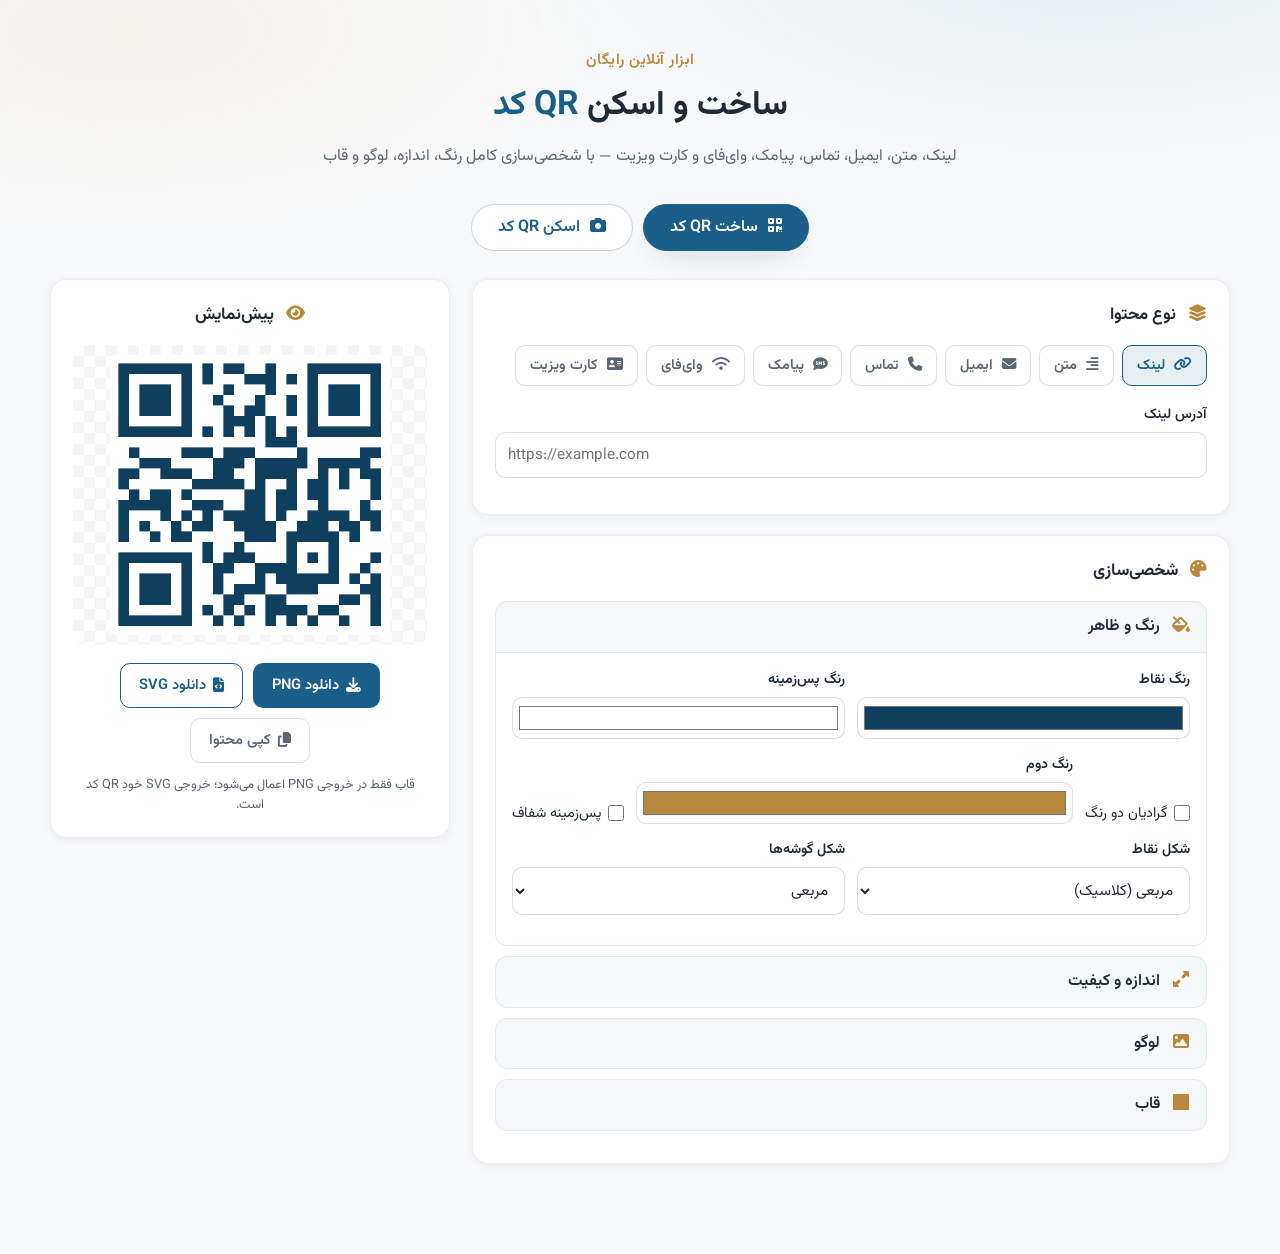
==== index.html @ d4855836 "سایت ساخت و اسکن QR کد — نسخهٔ اولیه (استاتیک، سمت کلاینت) - ساخت QR برای ۷ نوع محتوا: لینک، متن، ای" ====
<!DOCTYPE html>
<html lang="fa" dir="rtl">
<head>
  <meta charset="UTF-8" />
  <meta name="viewport" content="width=device-width, initial-scale=1.0" />
  <meta name="description" content="ساخت و اسکن QR کد آنلاین — لینک، متن، ایمیل، تماس، پیامک، وای‌فای و کارت ویزیت با شخصی‌سازی رنگ، اندازه، لوگو و قاب" />
  <title>ابزار QR کد | ساخت و اسکن آنلاین</title>

  <link rel="icon" href="data:image/svg+xml,<svg xmlns='http://www.w3.org/2000/svg' viewBox='0 0 100 100'><text y='.9em' font-size='90'>🔳</text></svg>" />

  <!-- فونت وزیر -->
  <link rel="preconnect" href="https://fonts.googleapis.com" />
  <link rel="preconnect" href="https://fonts.gstatic.com" crossorigin />
  <link href="https://fonts.googleapis.com/css2?family=Vazirmatn:wght@400;600;700&display=swap" rel="stylesheet" />

  <!-- Font Awesome -->
  <link
    rel="stylesheet"
    href="https://cdnjs.cloudflare.com/ajax/libs/font-awesome/6.4.0/css/all.min.css"
    integrity="sha512-iecdLmaskl7CVkqkXNQ/ZH/XLlvWZOJyj7Yy7tcenmpD1ypASozpmT/E0iPtmFIB46ZmdtAc9eNBvH0H/ZpiBw=="
    crossorigin="anonymous"
    referrerpolicy="no-referrer"
  />

  <link rel="stylesheet" href="css/qr-styles.css" />
</head>
<body>

<section class="qr-page">
  <div class="qr-container">

    <!-- سربرگ صفحه -->
    <header class="qr-page-header">
      <span class="qr-page-subtitle">ابزار آنلاین رایگان</span>
      <h1 class="qr-page-title">ساخت و اسکن <span class="highlight">QR کد</span></h1>
      <p class="qr-page-desc">لینک، متن، ایمیل، تماس، پیامک، وای‌فای و کارت ویزیت — با شخصی‌سازی کامل رنگ، اندازه، لوگو و قاب</p>
    </header>

    <!-- تب‌های اصلی -->
    <div class="qr-tabs" role="tablist">
      <button type="button" class="qr-tab active" data-panel="qr-gen-panel"><i class="fas fa-qrcode"></i> ساخت QR کد</button>
      <button type="button" class="qr-tab" data-panel="qr-scan-panel"><i class="fas fa-camera"></i> اسکن QR کد</button>
    </div>

    <!-- ================= پنل ساخت ================= -->
    <div id="qr-gen-panel" class="qr-panel active">
      <div class="qr-gen-grid">

        <!-- ستون فرم‌ها -->
        <div class="qr-gen-form">

          <!-- انتخاب نوع محتوا -->
          <div class="qr-card">
            <h3 class="qr-card-title"><i class="fas fa-layer-group"></i> نوع محتوا</h3>
            <div class="qr-type-chips">
              <button type="button" class="qr-chip active" data-type="link"><i class="fas fa-link"></i> لینک</button>
              <button type="button" class="qr-chip" data-type="text"><i class="fas fa-align-right"></i> متن</button>
              <button type="button" class="qr-chip" data-type="email"><i class="fas fa-envelope"></i> ایمیل</button>
              <button type="button" class="qr-chip" data-type="tel"><i class="fas fa-phone"></i> تماس</button>
              <button type="button" class="qr-chip" data-type="sms"><i class="fas fa-comment-sms"></i> پیامک</button>
              <button type="button" class="qr-chip" data-type="wifi"><i class="fas fa-wifi"></i> وای‌فای</button>
              <button type="button" class="qr-chip" data-type="vcard"><i class="fas fa-address-card"></i> کارت ویزیت</button>
            </div>

            <!-- فرم لینک -->
            <div class="qr-fields active" data-fields="link">
              <label class="qr-field"><span>آدرس لینک</span>
                <input type="url" id="link-url" dir="ltr" placeholder="https://example.com" />
              </label>
            </div>

            <!-- فرم متن -->
            <div class="qr-fields" data-fields="text">
              <label class="qr-field"><span>متن دلخواه</span>
                <textarea id="text-content" rows="4" placeholder="متن خود را اینجا بنویسید…"></textarea>
              </label>
            </div>

            <!-- فرم ایمیل -->
            <div class="qr-fields" data-fields="email">
              <label class="qr-field"><span>آدرس ایمیل</span>
                <input type="email" id="email-to" dir="ltr" placeholder="info@example.com" />
              </label>
              <label class="qr-field"><span>موضوع (اختیاری)</span>
                <input type="text" id="email-subject" placeholder="موضوع ایمیل" />
              </label>
              <label class="qr-field"><span>متن ایمیل (اختیاری)</span>
                <textarea id="email-body" rows="3" placeholder="متن پیام…"></textarea>
              </label>
            </div>

            <!-- فرم تماس -->
            <div class="qr-fields" data-fields="tel">
              <label class="qr-field"><span>شماره تلفن</span>
                <input type="tel" id="tel-number" dir="ltr" placeholder="+989121234567" />
              </label>
            </div>

            <!-- فرم پیامک -->
            <div class="qr-fields" data-fields="sms">
              <label class="qr-field"><span>شماره موبایل</span>
                <input type="tel" id="sms-number" dir="ltr" placeholder="+989121234567" />
              </label>
              <label class="qr-field"><span>متن پیامک (اختیاری)</span>
                <textarea id="sms-message" rows="3" placeholder="متن پیامک…"></textarea>
              </label>
            </div>

            <!-- فرم وای‌فای -->
            <div class="qr-fields" data-fields="wifi">
              <label class="qr-field"><span>نام شبکه (SSID)</span>
                <input type="text" id="wifi-ssid" dir="ltr" placeholder="MyWiFi" />
              </label>
              <label class="qr-field"><span>رمز عبور</span>
                <input type="text" id="wifi-pass" dir="ltr" placeholder="••••••••" />
              </label>
              <div class="qr-field-row">
                <label class="qr-field"><span>نوع رمزنگاری</span>
                  <select id="wifi-enc">
                    <option value="WPA" selected>WPA / WPA2</option>
                    <option value="WEP">WEP</option>
                    <option value="nopass">بدون رمز</option>
                  </select>
                </label>
                <label class="qr-check"><input type="checkbox" id="wifi-hidden" /> شبکهٔ مخفی</label>
              </div>
            </div>

            <!-- فرم کارت ویزیت -->
            <div class="qr-fields" data-fields="vcard">
              <div class="qr-field-row">
                <label class="qr-field"><span>نام</span><input type="text" id="vc-first" placeholder="علی" /></label>
                <label class="qr-field"><span>نام خانوادگی</span><input type="text" id="vc-last" placeholder="احمدی" /></label>
              </div>
              <div class="qr-field-row">
                <label class="qr-field"><span>موبایل</span><input type="tel" id="vc-mobile" dir="ltr" placeholder="+989121234567" /></label>
                <label class="qr-field"><span>تلفن ثابت (اختیاری)</span><input type="tel" id="vc-phone" dir="ltr" placeholder="+982188888888" /></label>
              </div>
              <div class="qr-field-row">
                <label class="qr-field"><span>ایمیل</span><input type="email" id="vc-email" dir="ltr" placeholder="info@example.com" /></label>
                <label class="qr-field"><span>وب‌سایت</span><input type="url" id="vc-web" dir="ltr" placeholder="https://example.com" /></label>
              </div>
              <div class="qr-field-row">
                <label class="qr-field"><span>شرکت</span><input type="text" id="vc-org" placeholder="شرکت نمونه" /></label>
                <label class="qr-field"><span>سِمَت</span><input type="text" id="vc-title" placeholder="مدیر فروش" /></label>
              </div>
              <label class="qr-field"><span>آدرس (اختیاری)</span>
                <input type="text" id="vc-address" placeholder="تهران، خیابان…" />
              </label>
            </div>
          </div>

          <!-- شخصی‌سازی -->
          <div class="qr-card">
            <h3 class="qr-card-title"><i class="fas fa-palette"></i> شخصی‌سازی</h3>

            <details class="qr-acc" open>
              <summary><i class="fas fa-fill-drip"></i> رنگ و ظاهر</summary>
              <div class="qr-acc-body">
                <div class="qr-field-row">
                  <label class="qr-field qr-color"><span>رنگ نقاط</span><input type="color" id="opt-dot-color" value="#0f3f5e" /></label>
                  <label class="qr-field qr-color"><span>رنگ پس‌زمینه</span><input type="color" id="opt-bg-color" value="#ffffff" /></label>
                </div>
                <div class="qr-field-row">
                  <label class="qr-check"><input type="checkbox" id="opt-gradient" /> گرادیان دو رنگ</label>
                  <label class="qr-field qr-color gradient-only" hidden><span>رنگ دوم</span><input type="color" id="opt-dot-color2" value="#b8893b" /></label>
                  <label class="qr-check"><input type="checkbox" id="opt-bg-transparent" /> پس‌زمینه شفاف</label>
                </div>
                <div class="qr-field-row">
                  <label class="qr-field"><span>شکل نقاط</span>
                    <select id="opt-dot-type">
                      <option value="square" selected>مربعی (کلاسیک)</option>
                      <option value="rounded">گرد شده</option>
                      <option value="dots">نقطه‌ای</option>
                      <option value="classy">کلاسی</option>
                      <option value="classy-rounded">کلاسی گرد</option>
                      <option value="extra-rounded">خیلی گرد</option>
                    </select>
                  </label>
                  <label class="qr-field"><span>شکل گوشه‌ها</span>
                    <select id="opt-corner-type">
                      <option value="square" selected>مربعی</option>
                      <option value="extra-rounded">گرد</option>
                      <option value="dot">دایره‌ای</option>
                    </select>
                  </label>
                </div>
              </div>
            </details>

            <details class="qr-acc">
              <summary><i class="fas fa-up-right-and-down-left-from-center"></i> اندازه و کیفیت</summary>
              <div class="qr-acc-body">
                <label class="qr-field qr-range"><span>اندازه: <b id="opt-size-val">400</b> پیکسل</span>
                  <input type="range" id="opt-size" min="200" max="1200" step="20" value="400" />
                </label>
                <label class="qr-field qr-range"><span>حاشیه: <b id="opt-margin-val">10</b></span>
                  <input type="range" id="opt-margin" min="0" max="50" step="2" value="10" />
                </label>
                <label class="qr-field"><span>سطح تصحیح خطا</span>
                  <select id="opt-ecl">
                    <option value="L">کم (L) — کد ساده‌تر</option>
                    <option value="M">متوسط (M)</option>
                    <option value="Q" selected>خوب (Q)</option>
                    <option value="H">بالا (H) — مناسب لوگو</option>
                  </select>
                </label>
              </div>
            </details>

            <details class="qr-acc">
              <summary><i class="fas fa-image"></i> لوگو</summary>
              <div class="qr-acc-body">
                <div class="qr-logo-row">
                  <label class="qr-btn qr-btn-outline" for="opt-logo">
                    <i class="fas fa-upload"></i> انتخاب لوگو
                    <input type="file" id="opt-logo" accept="image/*" hidden />
                  </label>
                  <span id="opt-logo-name" class="qr-logo-name">لوگویی انتخاب نشده</span>
                  <button type="button" id="opt-logo-remove" class="qr-btn qr-btn-ghost" hidden><i class="fas fa-xmark"></i> حذف</button>
                </div>
                <label class="qr-field qr-range"><span>اندازه لوگو: <b id="opt-logo-size-val">35</b>٪</span>
                  <input type="range" id="opt-logo-size" min="15" max="50" step="5" value="35" />
                </label>
                <label class="qr-check"><input type="checkbox" id="opt-logo-hide-dots" checked /> پاک‌سازی نقاط پشت لوگو</label>
              </div>
            </details>

            <details class="qr-acc">
              <summary><i class="fas fa-square-full"></i> قاب</summary>
              <div class="qr-acc-body">
                <div class="qr-type-chips qr-frame-chips">
                  <button type="button" class="qr-chip active" data-frame="none">بدون قاب</button>
                  <button type="button" class="qr-chip" data-frame="simple">قاب ساده</button>
                  <button type="button" class="qr-chip" data-frame="label">قاب متن‌دار</button>
                </div>
                <div class="qr-field-row frame-only" hidden>
                  <label class="qr-field qr-color"><span>رنگ قاب</span><input type="color" id="opt-frame-color" value="#0f3f5e" /></label>
                  <label class="qr-field frame-label-only" hidden><span>متن قاب</span>
                    <input type="text" id="opt-frame-text" value="اسکن کنید" maxlength="30" />
                  </label>
                </div>
              </div>
            </details>
          </div>
        </div>

        <!-- ستون پیش‌نمایش -->
        <div class="qr-gen-preview">
          <div class="qr-card qr-preview-card">
            <h3 class="qr-card-title"><i class="fas fa-eye"></i> پیش‌نمایش</h3>
            <div class="qr-preview-stage">
              <div id="qr-frame" class="qr-frame frame-none">
                <div id="qr-canvas-holder"></div>
                <div id="qr-frame-label" class="qr-frame-label" hidden>اسکن کنید</div>
              </div>
            </div>
            <div class="qr-download-row">
              <button type="button" id="btn-dl-png" class="qr-btn qr-btn-primary"><i class="fas fa-download"></i> دانلود PNG</button>
              <button type="button" id="btn-dl-svg" class="qr-btn qr-btn-outline"><i class="fas fa-file-code"></i> دانلود SVG</button>
              <button type="button" id="btn-copy-data" class="qr-btn qr-btn-ghost"><i class="fas fa-copy"></i> کپی محتوا</button>
            </div>
            <p class="qr-hint">قاب فقط در خروجی PNG اعمال می‌شود؛ خروجی SVG خودِ QR کد است.</p>
          </div>
        </div>
      </div>
    </div>

    <!-- ================= پنل اسکن ================= -->
    <div id="qr-scan-panel" class="qr-panel">
      <div class="qr-scan-grid">
        <div class="qr-card">
          <h3 class="qr-card-title"><i class="fas fa-expand"></i> اسکن کد</h3>

          <div class="qr-tabs qr-tabs-small">
            <button type="button" class="qr-tab active" data-scanmode="camera"><i class="fas fa-camera"></i> دوربین</button>
            <button type="button" class="qr-tab" data-scanmode="file"><i class="fas fa-image"></i> آپلود تصویر</button>
          </div>

          <!-- اسکن با دوربین -->
          <div class="qr-scan-mode active" data-mode="camera">
            <div id="qr-reader"></div>
            <div class="qr-download-row">
              <button type="button" id="btn-cam-start" class="qr-btn qr-btn-primary"><i class="fas fa-play"></i> شروع اسکن</button>
              <button type="button" id="btn-cam-stop" class="qr-btn qr-btn-ghost" hidden><i class="fas fa-stop"></i> توقف</button>
            </div>
            <p class="qr-hint" id="cam-hint">برای استفاده از دوربین، دسترسی دوربین را تأیید کنید (نیازمند HTTPS).</p>
          </div>

          <!-- اسکن از روی تصویر -->
          <div class="qr-scan-mode" data-mode="file">
            <label class="qr-dropzone" for="scan-file-input">
              <i class="fas fa-cloud-arrow-up"></i>
              <span>تصویر QR کد را اینجا رها کنید یا کلیک کنید</span>
              <input type="file" id="scan-file-input" accept="image/*" hidden />
            </label>
            <div id="qr-file-region" hidden></div>
          </div>
        </div>

        <!-- نتیجهٔ اسکن -->
        <div class="qr-card" id="qr-result-card" hidden>
          <h3 class="qr-card-title"><i class="fas fa-circle-check"></i> نتیجه اسکن</h3>
          <div class="qr-result-type"><span id="result-type-badge" class="qr-badge"></span></div>
          <div id="result-rows" class="qr-result-rows"></div>
          <div class="qr-download-row" id="result-actions"></div>
          <details class="qr-acc qr-raw">
            <summary>متن خام</summary>
            <pre id="result-raw" dir="ltr"></pre>
          </details>
        </div>
      </div>
    </div>

  </div>

  <!-- پیام‌های کوتاه -->
  <div id="qr-toast" class="qr-toast" hidden></div>
</section>

<script src="js/vendor/qr-code-styling.min.js" defer></script>
<script src="js/vendor/html5-qrcode.min.js" defer></script>
<script src="js/vendor/jsqr.min.js" defer></script>
<script src="js/qr-tool.js" defer></script>
</body>
</html>
---- css/qr-styles.css ----
/* ==========================================================================
   ابزار QR کد — ساخت و اسکن (استاتیک و مستقل)
   ========================================================================== */

:root {
  --brand: #1a5f8a;
  --brand-deep: #0f3f5e;
  --ink: #1f2a37;
  --muted: #5b6675;
  --gold: #b8893b;
  --gold-soft: #d8b56a;
  --shadow-sm: 0 2px 10px rgba(15, 40, 70, .06);
  --shadow-md: 0 12px 32px -10px rgba(15, 40, 70, .16);
  --shadow-lg: 0 26px 55px -14px rgba(15, 40, 70, .24);
  --ring: 0 0 0 3px rgba(26, 95, 138, .28);
  --ease: cubic-bezier(.4, 0, .2, 1);
}

* {
  margin: 0;
  padding: 0;
  box-sizing: border-box;
}

body {
  font-family: 'Vazirmatn', 'Segoe UI', Tahoma, Geneva, Verdana, sans-serif;
  background-color: #f8f9fa;
  color: #333;
  line-height: 1.6;
  overflow-x: hidden;
}

.qr-page {
  padding: 48px 20px 70px;
  min-height: 70vh;
  background:
    radial-gradient(1000px 400px at 85% -50px, rgba(26, 95, 138, .08), transparent 60%),
    radial-gradient(800px 350px at 10% 30px, rgba(184, 137, 59, .07), transparent 60%),
    #f8f9fa;
}

.qr-container {
  max-width: 1180px;
  margin: 0 auto;
}

/* ---------- سربرگ ---------- */
.qr-page-header {
  text-align: center;
  margin-bottom: 34px;
}

.qr-page-subtitle {
  display: inline-block;
  color: var(--gold, #b8893b);
  font-weight: 600;
  font-size: .95rem;
  letter-spacing: .5px;
  margin-bottom: 8px;
}

.qr-page-title {
  color: var(--ink, #1f2a37);
  font-size: 2.1rem;
  font-weight: 700;
  margin-bottom: 10px;
}

.qr-page-title .highlight {
  color: var(--brand, #1a5f8a);
}

.qr-page-desc {
  color: var(--muted, #5b6675);
  max-width: 640px;
  margin: 0 auto;
}

/* ---------- تب‌ها ---------- */
.qr-tabs {
  display: flex;
  justify-content: center;
  gap: 10px;
  margin-bottom: 28px;
  flex-wrap: wrap;
}

.qr-tab {
  border: 1.5px solid rgba(26, 95, 138, .25);
  background: #fff;
  color: var(--brand, #1a5f8a);
  padding: 10px 26px;
  border-radius: 999px;
  font-family: inherit;
  font-size: 1rem;
  font-weight: 600;
  cursor: pointer;
  transition: all .25s var(--ease, ease);
}

.qr-tab i { margin-left: 6px; }

.qr-tab:hover { border-color: var(--brand, #1a5f8a); }

.qr-tab.active {
  background: var(--brand, #1a5f8a);
  border-color: var(--brand, #1a5f8a);
  color: #fff;
  box-shadow: var(--shadow-md, 0 12px 32px -10px rgba(15, 40, 70, .16));
}

.qr-tabs-small { justify-content: flex-start; margin-bottom: 18px; }
.qr-tabs-small .qr-tab { padding: 7px 18px; font-size: .9rem; }

/* ---------- پنل‌ها ---------- */
.qr-panel { display: none; }
.qr-panel.active { display: block; animation: qrFade .3s var(--ease, ease); }

@keyframes qrFade {
  from { opacity: 0; transform: translateY(8px); }
  to { opacity: 1; transform: none; }
}

/* ---------- گرید ساخت ---------- */
.qr-gen-grid {
  display: grid;
  grid-template-columns: 1fr 400px;
  gap: 22px;
  align-items: start;
}

.qr-gen-preview { position: sticky; top: 20px; }

/* ---------- کارت ---------- */
.qr-card {
  background: #fff;
  border: 1px solid rgba(15, 40, 70, .08);
  border-radius: 16px;
  padding: 22px;
  box-shadow: var(--shadow-sm, 0 2px 10px rgba(15, 40, 70, .06));
  margin-bottom: 20px;
}

.qr-card-title {
  color: var(--ink, #1f2a37);
  font-size: 1.05rem;
  font-weight: 700;
  margin-bottom: 16px;
}

.qr-card-title i { color: var(--gold, #b8893b); margin-left: 8px; }

/* ---------- چیپ‌های نوع محتوا ---------- */
.qr-type-chips {
  display: flex;
  flex-wrap: wrap;
  gap: 8px;
  margin-bottom: 18px;
}

.qr-chip {
  border: 1.5px solid rgba(15, 40, 70, .15);
  background: #fff;
  color: var(--muted, #5b6675);
  padding: 8px 14px;
  border-radius: 10px;
  font-family: inherit;
  font-size: .9rem;
  font-weight: 600;
  cursor: pointer;
  transition: all .2s var(--ease, ease);
}

.qr-chip i { margin-left: 5px; }

.qr-chip:hover { border-color: var(--brand, #1a5f8a); color: var(--brand, #1a5f8a); }

.qr-chip.active {
  background: rgba(26, 95, 138, .1);
  border-color: var(--brand, #1a5f8a);
  color: var(--brand, #1a5f8a);
}

/* ---------- فرم‌ها ---------- */
.qr-fields { display: none; }
.qr-fields.active { display: block; animation: qrFade .25s var(--ease, ease); }

.qr-field {
  display: block;
  margin-bottom: 14px;
}

.qr-field > span {
  display: block;
  color: var(--ink, #1f2a37);
  font-size: .88rem;
  font-weight: 600;
  margin-bottom: 6px;
}

.qr-field input[type="text"],
.qr-field input[type="url"],
.qr-field input[type="tel"],
.qr-field input[type="email"],
.qr-field textarea,
.qr-field select {
  width: 100%;
  border: 1.5px solid rgba(15, 40, 70, .15);
  border-radius: 10px;
  padding: 10px 12px;
  font-family: inherit;
  font-size: .95rem;
  color: var(--ink, #1f2a37);
  background: #fff;
  transition: border-color .2s, box-shadow .2s;
}

.qr-field input:focus,
.qr-field textarea:focus,
.qr-field select:focus {
  outline: none;
  border-color: var(--brand, #1a5f8a);
  box-shadow: var(--ring, 0 0 0 3px rgba(26, 95, 138, .28));
}

.qr-field textarea { resize: vertical; }

.qr-field-row {
  display: flex;
  gap: 12px;
  align-items: flex-end;
  flex-wrap: wrap;
}

.qr-field-row .qr-field { flex: 1 1 160px; }

.qr-check {
  display: inline-flex;
  align-items: center;
  gap: 7px;
  color: var(--ink, #1f2a37);
  font-size: .9rem;
  cursor: pointer;
  margin-bottom: 14px;
  user-select: none;
}

.qr-check input { width: 16px; height: 16px; accent-color: var(--brand, #1a5f8a); }

/* رنگ */
.qr-color input[type="color"] {
  width: 100%;
  height: 42px;
  border: 1.5px solid rgba(15, 40, 70, .15);
  border-radius: 10px;
  background: #fff;
  padding: 4px;
  cursor: pointer;
}

/* اسلایدر */
.qr-range input[type="range"] {
  width: 100%;
  accent-color: var(--brand, #1a5f8a);
  cursor: pointer;
}

.qr-range b { color: var(--brand, #1a5f8a); }

/* ---------- آکاردئون شخصی‌سازی ---------- */
.qr-acc {
  border: 1px solid rgba(15, 40, 70, .1);
  border-radius: 12px;
  margin-bottom: 10px;
  overflow: hidden;
}

.qr-acc summary {
  cursor: pointer;
  padding: 12px 16px;
  font-weight: 600;
  color: var(--ink, #1f2a37);
  background: rgba(26, 95, 138, .04);
  list-style: none;
  user-select: none;
}

.qr-acc summary::-webkit-details-marker { display: none; }

.qr-acc summary i { color: var(--gold, #b8893b); margin-left: 8px; width: 18px; text-align: center; }

.qr-acc[open] summary { border-bottom: 1px solid rgba(15, 40, 70, .08); }

.qr-acc-body { padding: 16px; }

/* ---------- لوگو ---------- */
.qr-logo-row {
  display: flex;
  align-items: center;
  gap: 10px;
  flex-wrap: wrap;
  margin-bottom: 14px;
}

.qr-logo-name {
  color: var(--muted, #5b6675);
  font-size: .85rem;
  flex: 1;
  overflow: hidden;
  text-overflow: ellipsis;
  white-space: nowrap;
}

/* ---------- دکمه‌ها ---------- */
.qr-btn {
  display: inline-flex;
  align-items: center;
  gap: 7px;
  border-radius: 10px;
  padding: 10px 18px;
  font-family: inherit;
  font-size: .92rem;
  font-weight: 600;
  cursor: pointer;
  transition: all .2s var(--ease, ease);
  border: 1.5px solid transparent;
}

.qr-btn-primary {
  background: var(--brand, #1a5f8a);
  color: #fff;
}

.qr-btn-primary:hover { background: var(--brand-deep, #0f3f5e); }

.qr-btn-outline {
  background: #fff;
  border-color: var(--brand, #1a5f8a);
  color: var(--brand, #1a5f8a);
}

.qr-btn-outline:hover { background: rgba(26, 95, 138, .07); }

.qr-btn-ghost {
  background: transparent;
  color: var(--muted, #5b6675);
  border-color: rgba(15, 40, 70, .15);
}

.qr-btn-ghost:hover { color: var(--brand, #1a5f8a); border-color: var(--brand, #1a5f8a); }

/* ---------- پیش‌نمایش ---------- */
.qr-preview-card { text-align: center; }

.qr-preview-stage {
  display: flex;
  justify-content: center;
  align-items: center;
  min-height: 300px;
  padding: 10px;
  background:
    repeating-conic-gradient(rgba(15, 40, 70, .045) 0% 25%, transparent 0% 50%) 0 0 / 22px 22px;
  border-radius: 12px;
  margin-bottom: 18px;
}

.qr-frame {
  display: inline-block;
  background: transparent;
  transition: all .25s var(--ease, ease);
}

#qr-canvas-holder canvas,
#qr-canvas-holder svg {
  display: block;
  max-width: 280px;
  width: 100%;
  height: auto;
  border-radius: 4px;
}

/* حالت‌های قاب در پیش‌نمایش */
.qr-frame.frame-simple {
  padding: 14px;
  border-radius: 18px;
  background: var(--qr-frame-color, #0f3f5e);
}

.qr-frame.frame-simple #qr-canvas-holder {
  background: #fff;
  padding: 10px;
  border-radius: 10px;
}

.qr-frame.frame-label {
  padding: 14px 14px 8px;
  border-radius: 18px;
  background: var(--qr-frame-color, #0f3f5e);
}

.qr-frame.frame-label #qr-canvas-holder {
  background: #fff;
  padding: 10px;
  border-radius: 10px;
}

.qr-frame-label {
  color: #fff;
  font-weight: 700;
  font-size: 1.05rem;
  padding: 8px 4px 4px;
  text-align: center;
}

.qr-download-row {
  display: flex;
  justify-content: center;
  gap: 10px;
  flex-wrap: wrap;
}

.qr-hint {
  color: var(--muted, #5b6675);
  font-size: .8rem;
  margin-top: 12px;
}

/* ---------- اسکنر ---------- */
.qr-scan-grid {
  display: grid;
  grid-template-columns: 1fr 1fr;
  gap: 22px;
  align-items: start;
  max-width: 1000px;
  margin: 0 auto;
}

.qr-scan-mode { display: none; }
.qr-scan-mode.active { display: block; animation: qrFade .25s var(--ease, ease); }

#qr-reader {
  width: 100%;
  border-radius: 12px;
  overflow: hidden;
  margin-bottom: 14px;
  background: rgba(15, 40, 70, .04);
  min-height: 60px;
}

#qr-reader video { border-radius: 12px; }

.qr-dropzone {
  display: flex;
  flex-direction: column;
  align-items: center;
  justify-content: center;
  gap: 10px;
  border: 2px dashed rgba(26, 95, 138, .35);
  border-radius: 14px;
  padding: 44px 20px;
  color: var(--muted, #5b6675);
  cursor: pointer;
  text-align: center;
  transition: all .2s var(--ease, ease);
}

.qr-dropzone:hover,
.qr-dropzone.dragover {
  border-color: var(--brand, #1a5f8a);
  background: rgba(26, 95, 138, .05);
  color: var(--brand, #1a5f8a);
}

.qr-dropzone i { font-size: 2rem; color: var(--brand, #1a5f8a); }

/* ---------- نتیجه اسکن ---------- */
.qr-badge {
  display: inline-block;
  background: rgba(184, 137, 59, .12);
  color: var(--gold, #b8893b);
  font-weight: 700;
  font-size: .85rem;
  padding: 5px 14px;
  border-radius: 999px;
  margin-bottom: 14px;
}

.qr-result-rows { margin-bottom: 16px; }

.qr-result-row {
  display: flex;
  gap: 8px;
  padding: 9px 0;
  border-bottom: 1px dashed rgba(15, 40, 70, .1);
  font-size: .93rem;
}

.qr-result-row:last-child { border-bottom: none; }

.qr-result-row .k {
  color: var(--muted, #5b6675);
  min-width: 90px;
  font-weight: 600;
  flex-shrink: 0;
}

.qr-result-row .v {
  color: var(--ink, #1f2a37);
  word-break: break-all;
}

.qr-result-row .v a { color: var(--brand, #1a5f8a); }

.qr-raw pre {
  direction: ltr;
  text-align: left;
  background: rgba(15, 40, 70, .05);
  border-radius: 8px;
  padding: 12px;
  font-size: .8rem;
  overflow-x: auto;
  white-space: pre-wrap;
  word-break: break-all;
}

/* ---------- توست ---------- */
.qr-toast {
  position: fixed;
  bottom: 28px;
  right: 50%;
  transform: translateX(50%);
  background: var(--ink, #1f2a37);
  color: #fff;
  padding: 11px 22px;
  border-radius: 999px;
  font-size: .9rem;
  box-shadow: var(--shadow-lg, 0 26px 55px -14px rgba(15, 40, 70, .24));
  z-index: 9999;
  animation: qrFade .25s var(--ease, ease);
}

/* ---------- ریسپانسیو ---------- */
@media (max-width: 960px) {
  .qr-gen-grid { grid-template-columns: 1fr; }
  .qr-gen-preview { position: static; order: -1; }
  .qr-scan-grid { grid-template-columns: 1fr; }
}

@media (max-width: 520px) {
  .qr-page { padding-top: 20px; }
  .qr-page-title { font-size: 1.6rem; }
  .qr-card { padding: 16px; }
  .qr-tab { padding: 9px 18px; font-size: .92rem; }
  #qr-canvas-holder canvas, #qr-canvas-holder svg { max-width: 220px; }
}
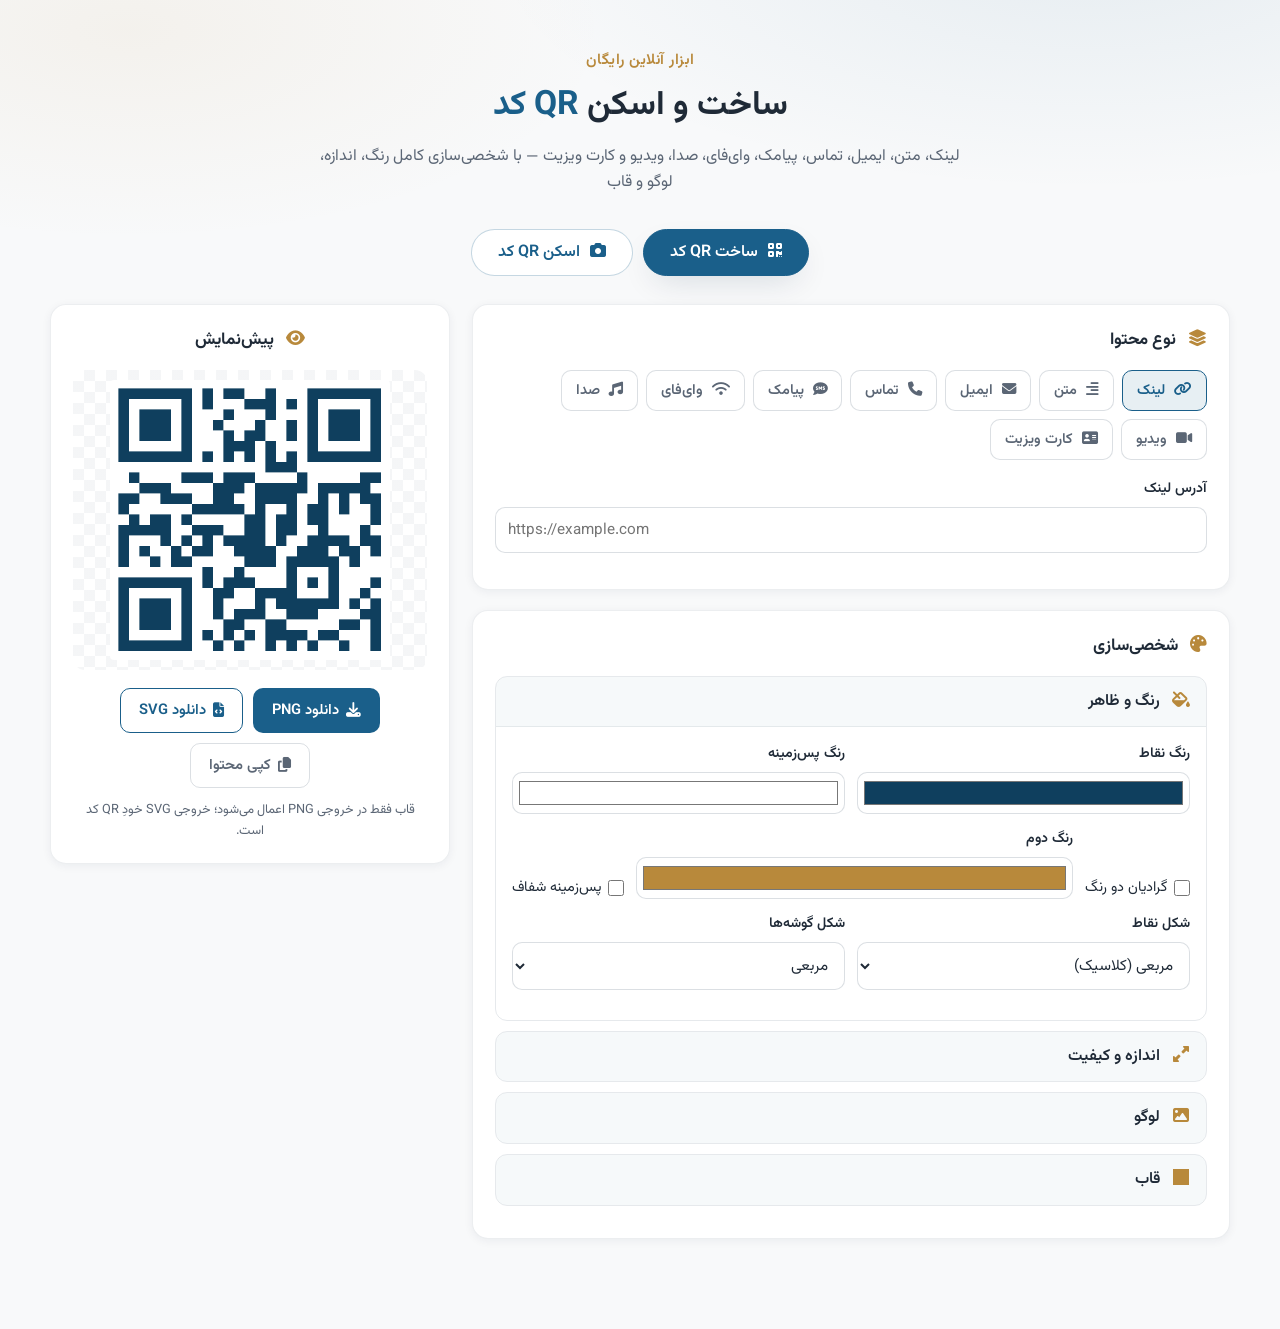
==== commit c75e300a: "پخش مستقیم صدا و ویدیو با اسکن QR کد - دو نوع محتوای جدید در ژنراتور: «صدا» و «ویدیو» (لینک فایل در " ====
--- a/index.html
+++ b/index.html
@@ -3,7 +3,7 @@
 <head>
   <meta charset="UTF-8" />
   <meta name="viewport" content="width=device-width, initial-scale=1.0" />
-  <meta name="description" content="ساخت و اسکن QR کد آنلاین — لینک، متن، ایمیل، تماس، پیامک، وای‌فای و کارت ویزیت با شخصی‌سازی رنگ، اندازه، لوگو و قاب" />
+  <meta name="description" content="ساخت و اسکن QR کد آنلاین — لینک، متن، ایمیل، تماس، پیامک، وای‌فای، صدا، ویدیو و کارت ویزیت با شخصی‌سازی رنگ، اندازه، لوگو و قاب" />
   <title>ابزار QR کد | ساخت و اسکن آنلاین</title>
 
   <link rel="icon" href="data:image/svg+xml,<svg xmlns='http://www.w3.org/2000/svg' viewBox='0 0 100 100'><text y='.9em' font-size='90'>🔳</text></svg>" />
@@ -33,7 +33,7 @@
     <header class="qr-page-header">
       <span class="qr-page-subtitle">ابزار آنلاین رایگان</span>
       <h1 class="qr-page-title">ساخت و اسکن <span class="highlight">QR کد</span></h1>
-      <p class="qr-page-desc">لینک، متن، ایمیل، تماس، پیامک، وای‌فای و کارت ویزیت — با شخصی‌سازی کامل رنگ، اندازه، لوگو و قاب</p>
+      <p class="qr-page-desc">لینک، متن، ایمیل، تماس، پیامک، وای‌فای، صدا، ویدیو و کارت ویزیت — با شخصی‌سازی کامل رنگ، اندازه، لوگو و قاب</p>
     </header>
 
     <!-- تب‌های اصلی -->
@@ -59,6 +59,8 @@
               <button type="button" class="qr-chip" data-type="tel"><i class="fas fa-phone"></i> تماس</button>
               <button type="button" class="qr-chip" data-type="sms"><i class="fas fa-comment-sms"></i> پیامک</button>
               <button type="button" class="qr-chip" data-type="wifi"><i class="fas fa-wifi"></i> وای‌فای</button>
+              <button type="button" class="qr-chip" data-type="audio"><i class="fas fa-music"></i> صدا</button>
+              <button type="button" class="qr-chip" data-type="video"><i class="fas fa-video"></i> ویدیو</button>
               <button type="button" class="qr-chip" data-type="vcard"><i class="fas fa-address-card"></i> کارت ویزیت</button>
             </div>
 
@@ -124,6 +126,22 @@
                 </label>
                 <label class="qr-check"><input type="checkbox" id="wifi-hidden" /> شبکهٔ مخفی</label>
               </div>
+            </div>
+
+            <!-- فرم صدا -->
+            <div class="qr-fields" data-fields="audio">
+              <label class="qr-field"><span>لینک فایل صوتی</span>
+                <input type="url" id="audio-url" dir="ltr" placeholder="https://example.com/sound.mp3" />
+              </label>
+              <p class="qr-hint qr-hint-right">لینک مستقیم فایل صوتی (mp3، wav، ogg و…) — با اسکن کد، صدا همان‌جا پخش می‌شود.</p>
+            </div>
+
+            <!-- فرم ویدیو -->
+            <div class="qr-fields" data-fields="video">
+              <label class="qr-field"><span>لینک ویدیو</span>
+                <input type="url" id="video-url" dir="ltr" placeholder="https://example.com/video.mp4" />
+              </label>
+              <p class="qr-hint qr-hint-right">لینک مستقیم فایل ویدیویی (mp4، webm و…) یا لینک یوتیوب/آپارات — با اسکن کد، ویدیو همان‌جا پخش می‌شود.</p>
             </div>
 
             <!-- فرم کارت ویزیت -->
@@ -302,6 +320,7 @@
         <div class="qr-card" id="qr-result-card" hidden>
           <h3 class="qr-card-title"><i class="fas fa-circle-check"></i> نتیجه اسکن</h3>
           <div class="qr-result-type"><span id="result-type-badge" class="qr-badge"></span></div>
+          <div id="result-media" class="qr-media" hidden></div>
           <div id="result-rows" class="qr-result-rows"></div>
           <div class="qr-download-row" id="result-actions"></div>
           <details class="qr-acc qr-raw">
--- a/css/qr-styles.css
+++ b/css/qr-styles.css
@@ -510,6 +510,31 @@
 }
 
 .qr-result-row .v a { color: var(--brand, #1a5f8a); }
+
+/* ---------- پلیر صوتی/ویدیویی نتیجهٔ اسکن ---------- */
+.qr-media { margin-bottom: 16px; }
+
+.qr-media audio {
+  display: block;
+  width: 100%;
+}
+
+.qr-media video,
+.qr-media iframe {
+  display: block;
+  width: 100%;
+  aspect-ratio: 16 / 9;
+  border: 0;
+  border-radius: 12px;
+  background: #000;
+}
+
+/* راهنمای راست‌چین زیر فرم‌ها */
+.qr-hint-right {
+  text-align: right;
+  margin-top: -6px;
+  margin-bottom: 12px;
+}
 
 .qr-raw pre {
   direction: ltr;
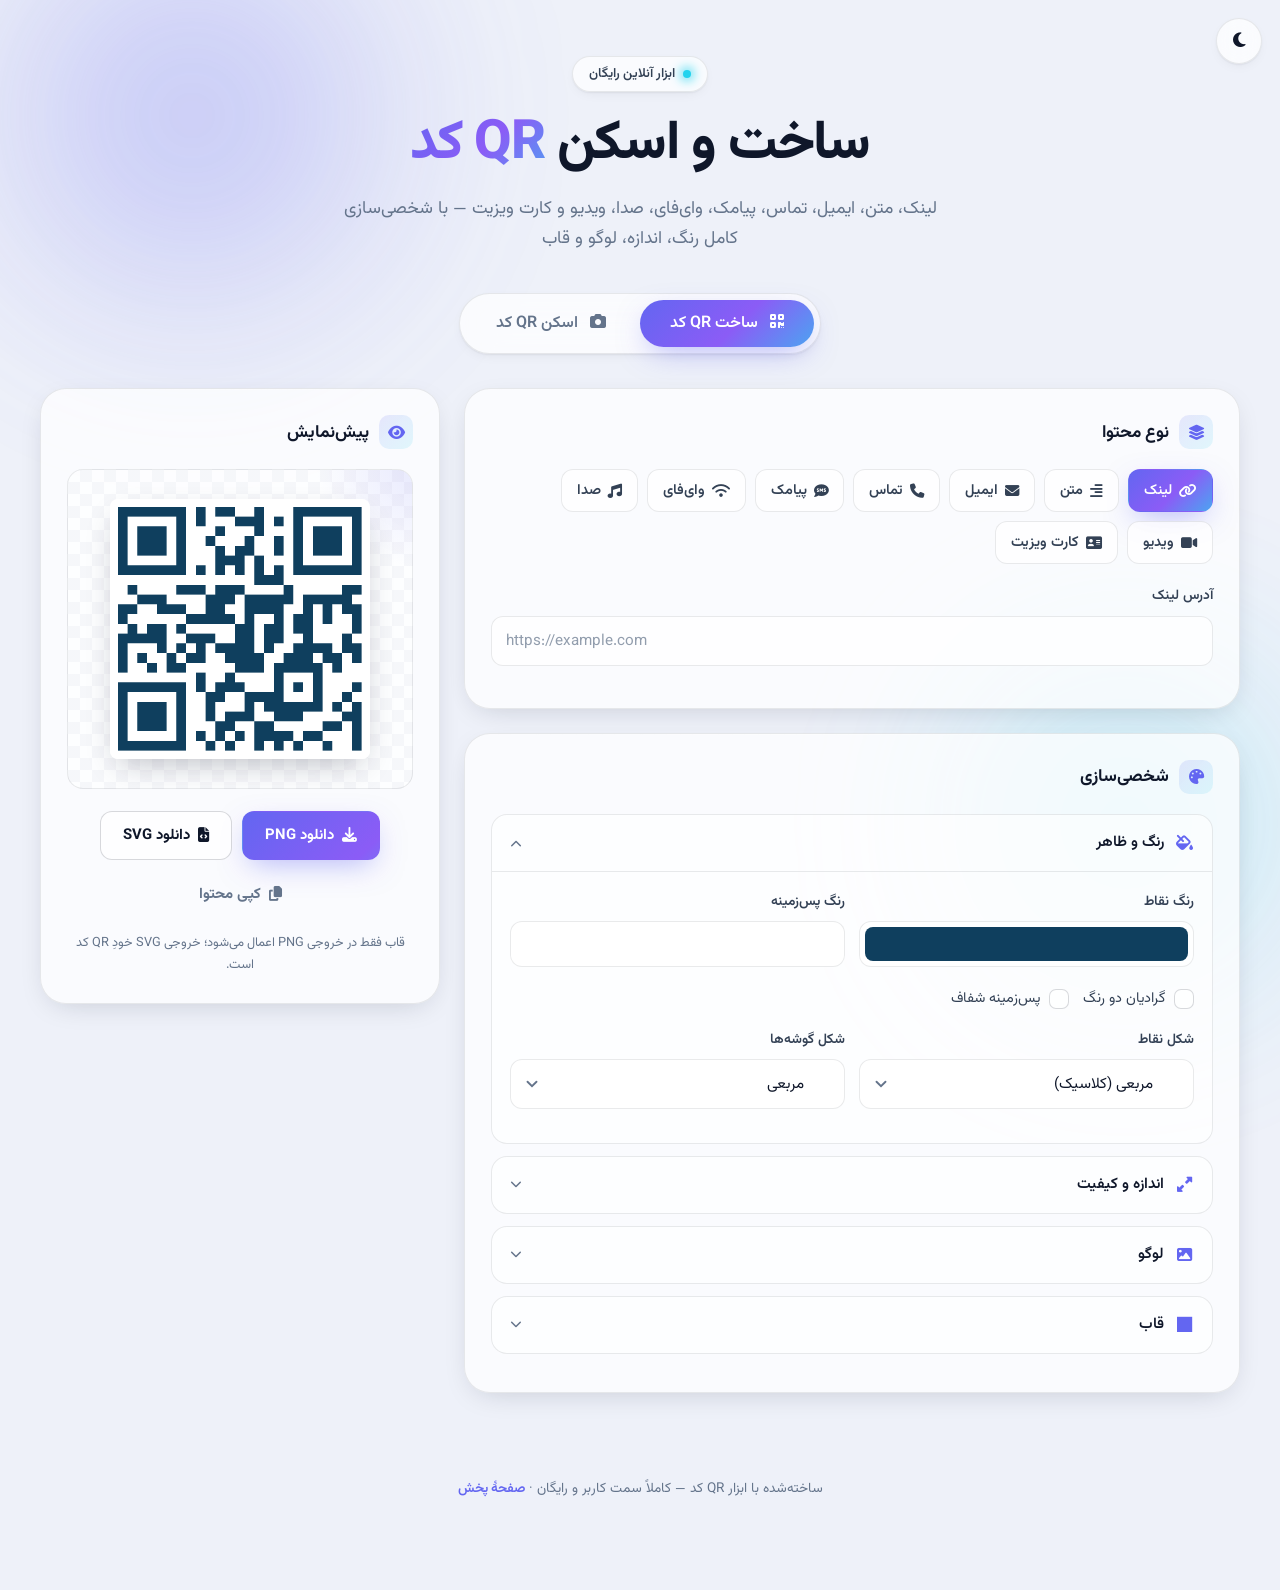
==== commit 589114ab: "بازطراحی کامل رابط کاربری با سبک مدرن ۲۰۲۶ - سیستم طراحی تازه: تم روشن/تاریک با سوییچ (ذخیره در مرور" ====
--- a/index.html
+++ b/index.html
@@ -8,10 +8,21 @@
 
   <link rel="icon" href="data:image/svg+xml,<svg xmlns='http://www.w3.org/2000/svg' viewBox='0 0 100 100'><text y='.9em' font-size='90'>🔳</text></svg>" />
 
+  <!-- انتخاب تم پیش از رنگ‌آمیزی (بدون پرش رنگ) -->
+  <script>
+    (function () {
+      try {
+        var t = localStorage.getItem('qr-theme');
+        if (!t) t = matchMedia('(prefers-color-scheme: dark)').matches ? 'dark' : 'light';
+        document.documentElement.dataset.theme = t;
+      } catch (e) { document.documentElement.dataset.theme = 'light'; }
+    })();
+  </script>
+
   <!-- فونت وزیر -->
   <link rel="preconnect" href="https://fonts.googleapis.com" />
   <link rel="preconnect" href="https://fonts.gstatic.com" crossorigin />
-  <link href="https://fonts.googleapis.com/css2?family=Vazirmatn:wght@400;600;700&display=swap" rel="stylesheet" />
+  <link href="https://fonts.googleapis.com/css2?family=Vazirmatn:wght@300;400;500;600;700;800&display=swap" rel="stylesheet" />
 
   <!-- Font Awesome -->
   <link
@@ -25,6 +36,11 @@
   <link rel="stylesheet" href="css/qr-styles.css" />
 </head>
 <body>
+
+<!-- سوییچ تم روشن/تاریک -->
+<button type="button" class="theme-toggle" id="theme-toggle" aria-label="تغییر تم روشن/تاریک" title="تغییر تم">
+  <i class="fas fa-moon"></i><i class="fas fa-sun"></i>
+</button>
 
 <section class="qr-page">
   <div class="qr-container">
@@ -130,18 +146,74 @@
 
             <!-- فرم صدا -->
             <div class="qr-fields" data-fields="audio">
-              <label class="qr-field"><span>لینک فایل صوتی</span>
-                <input type="url" id="audio-url" dir="ltr" placeholder="https://example.com/sound.mp3" />
-              </label>
-              <p class="qr-hint qr-hint-right">لینک مستقیم فایل صوتی (mp3، wav، ogg و…) — با اسکن کد، صدا همان‌جا پخش می‌شود.</p>
+              <div class="qr-type-chips qr-src-chips">
+                <button type="button" class="qr-chip active" data-src="audio-url-pane"><i class="fas fa-link"></i> لینک اینترنتی</button>
+                <button type="button" class="qr-chip" data-src="audio-file-pane"><i class="fas fa-upload"></i> آپلود از دستگاه</button>
+              </div>
+
+              <label class="qr-check"><input type="checkbox" id="audio-wrap" checked /> پخش مستقیم بعد از اسکن (با هر اسکنری، پلیر باز می‌شود)</label>
+
+              <div class="qr-src-pane active" id="audio-url-pane">
+                <label class="qr-field"><span>لینک فایل صوتی</span>
+                  <input type="url" id="audio-url" dir="ltr" placeholder="https://example.com/sound.mp3" />
+                </label>
+                <p class="qr-hint qr-hint-right">لینک مستقیم فایل صوتی (mp3، wav، ogg و…) — با اسکن کد، صدا همان‌جا پخش می‌شود.</p>
+              </div>
+
+              <div class="qr-src-pane" id="audio-file-pane">
+                <label class="qr-dropzone qr-dropzone-small" for="audio-file-input" id="audio-drop">
+                  <i class="fas fa-music"></i>
+                  <span>فایل صوتی را انتخاب یا اینجا رها کنید</span>
+                  <input type="file" id="audio-file-input" accept="audio/*" hidden />
+                </label>
+                <div class="qr-upload-info" id="audio-file-info" hidden>
+                  <div class="qr-upload-meta"><i class="fas fa-file-audio"></i> <span id="audio-file-name"></span> <b id="audio-file-size"></b></div>
+                  <audio id="audio-file-preview" controls></audio>
+                  <div class="qr-download-row">
+                    <button type="button" id="audio-upload-btn" class="qr-btn qr-btn-primary"><i class="fas fa-cloud-arrow-up"></i> آپلود و ساخت QR</button>
+                  </div>
+                  <div class="qr-progress" id="audio-progress" hidden><div class="qr-progress-fill" id="audio-progress-fill"></div></div>
+                  <p class="qr-upload-status" id="audio-upload-status" hidden></p>
+                </div>
+                <p class="qr-hint qr-hint-right">فایل روی هاست ابری آپلود و لینکش در QR قرار می‌گیرد — برای فایل‌های خصوصی از لینک هاست خودتان استفاده کنید.</p>
+                <button type="button" class="qr-admin-open"><i class="fas fa-gear"></i> تنظیمات هاست آپلود (مدیر)</button>
+              </div>
             </div>
 
             <!-- فرم ویدیو -->
             <div class="qr-fields" data-fields="video">
-              <label class="qr-field"><span>لینک ویدیو</span>
-                <input type="url" id="video-url" dir="ltr" placeholder="https://example.com/video.mp4" />
-              </label>
-              <p class="qr-hint qr-hint-right">لینک مستقیم فایل ویدیویی (mp4، webm و…) یا لینک یوتیوب/آپارات — با اسکن کد، ویدیو همان‌جا پخش می‌شود.</p>
+              <div class="qr-type-chips qr-src-chips">
+                <button type="button" class="qr-chip active" data-src="video-url-pane"><i class="fas fa-link"></i> لینک اینترنتی</button>
+                <button type="button" class="qr-chip" data-src="video-file-pane"><i class="fas fa-upload"></i> آپلود از دستگاه</button>
+              </div>
+
+              <label class="qr-check"><input type="checkbox" id="video-wrap" checked /> پخش مستقیم بعد از اسکن (با هر اسکنری، پلیر باز می‌شود)</label>
+
+              <div class="qr-src-pane active" id="video-url-pane">
+                <label class="qr-field"><span>لینک ویدیو</span>
+                  <input type="url" id="video-url" dir="ltr" placeholder="https://example.com/video.mp4" />
+                </label>
+                <p class="qr-hint qr-hint-right">لینک مستقیم فایل ویدیویی (mp4، webm و…) یا لینک یوتیوب/آپارات — با اسکن کد، ویدیو همان‌جا پخش می‌شود.</p>
+              </div>
+
+              <div class="qr-src-pane" id="video-file-pane">
+                <label class="qr-dropzone qr-dropzone-small" for="video-file-input" id="video-drop">
+                  <i class="fas fa-film"></i>
+                  <span>فایل ویدیویی را انتخاب یا اینجا رها کنید</span>
+                  <input type="file" id="video-file-input" accept="video/*" hidden />
+                </label>
+                <div class="qr-upload-info" id="video-file-info" hidden>
+                  <div class="qr-upload-meta"><i class="fas fa-file-video"></i> <span id="video-file-name"></span> <b id="video-file-size"></b></div>
+                  <video id="video-file-preview" controls playsinline></video>
+                  <div class="qr-download-row">
+                    <button type="button" id="video-upload-btn" class="qr-btn qr-btn-primary"><i class="fas fa-cloud-arrow-up"></i> آپلود و ساخت QR</button>
+                  </div>
+                  <div class="qr-progress" id="video-progress" hidden><div class="qr-progress-fill" id="video-progress-fill"></div></div>
+                  <p class="qr-upload-status" id="video-upload-status" hidden></p>
+                </div>
+                <p class="qr-hint qr-hint-right">فایل روی هاست ابری آپلود و لینکش در QR قرار می‌گیرد — برای فایل‌های خصوصی از لینک هاست خودتان استفاده کنید.</p>
+                <button type="button" class="qr-admin-open"><i class="fas fa-gear"></i> تنظیمات هاست آپلود (مدیر)</button>
+              </div>
             </div>
 
             <!-- فرم کارت ویزیت -->
@@ -331,12 +403,90 @@
       </div>
     </div>
 
+    <!-- فوتر -->
+    <footer class="qr-footer">
+      ساخته‌شده با ابزار QR کد — کاملاً سمت کاربر و رایگان · <a href="./play.html" rel="nofollow">صفحهٔ پخش</a>
+    </footer>
+
   </div>
 
   <!-- پیام‌های کوتاه -->
   <div id="qr-toast" class="qr-toast" hidden></div>
+
+  <!-- مودال تنظیمات هاست آپلود (مدیر) -->
+  <div id="admin-overlay" class="qr-modal-overlay" hidden>
+    <div class="qr-modal qr-card" role="dialog" aria-modal="true" aria-labelledby="admin-title">
+      <h3 class="qr-card-title" id="admin-title"><i class="fas fa-gear"></i> هاست آپلود اختصاصی</h3>
+      <p class="qr-hint qr-hint-right">هاست خودتان را برای آپلود فایل‌های صوتی/ویدیویی تنظیم و تست کنید. ذخیره، فقط روی همین مرورگر اثر دارد؛ برای اعمال روی همهٔ بازدیدکنندگان، «کد پیکربندی» را در فایل <code dir="ltr">js/upload-config.js</code> قرار دهید.</p>
+
+      <label class="qr-check"><input type="checkbox" id="adm-enabled" /> هاست اختصاصی فعال باشد</label>
+
+      <div class="qr-field-row">
+        <label class="qr-field"><span>نام سرویس</span>
+          <input type="text" id="adm-name" placeholder="هاست من" />
+        </label>
+        <label class="qr-field"><span>متد</span>
+          <select id="adm-method">
+            <option value="POST" selected>POST — فرم multipart</option>
+            <option value="PUT">PUT — بدنهٔ خام فایل</option>
+          </select>
+        </label>
+      </div>
+
+      <label class="qr-field"><span>آدرس API آپلود <small>(«{filename}» با نام فایل جایگزین می‌شود)</small></span>
+        <input type="url" id="adm-endpoint" dir="ltr" placeholder="https://upload.example.com/api/upload" />
+      </label>
+
+      <div class="qr-field-row">
+        <label class="qr-field"><span>نام فیلد فایل (POST)</span>
+          <input type="text" id="adm-field" dir="ltr" value="file" />
+        </label>
+        <label class="qr-field"><span>محل لینک در پاسخ <small>(«text» یا مسیر JSON مثل data.url)</small></span>
+          <input type="text" id="adm-urlpath" dir="ltr" value="data.url" />
+        </label>
+      </div>
+
+      <div class="qr-field-row">
+        <label class="qr-field"><span>پیشوند لینک نهایی (اختیاری)</span>
+          <input type="text" id="adm-prefix" dir="ltr" placeholder="https://files.example.com/" />
+        </label>
+        <label class="qr-field"><span>هدرها — JSON (اختیاری)</span>
+          <input type="text" id="adm-headers" dir="ltr" placeholder='{"Authorization":"Bearer XXX"}' />
+        </label>
+      </div>
+
+      <label class="qr-check"><input type="checkbox" id="adm-fallback" checked /> اگر هاست من خطا داد، سرویس‌های عمومی امتحان شوند</label>
+
+      <div class="qr-download-row qr-admin-actions">
+        <button type="button" id="adm-save" class="qr-btn qr-btn-primary"><i class="fas fa-floppy-disk"></i> ذخیره</button>
+        <button type="button" id="adm-test" class="qr-btn qr-btn-outline"><i class="fas fa-vial"></i> تست آپلود</button>
+        <button type="button" id="adm-snippet" class="qr-btn qr-btn-outline"><i class="fas fa-code"></i> کد پیکربندی</button>
+        <button type="button" id="adm-clear" class="qr-btn qr-btn-ghost"><i class="fas fa-trash"></i> حذف تنظیمات</button>
+        <button type="button" id="adm-close" class="qr-btn qr-btn-ghost"><i class="fas fa-xmark"></i> بستن</button>
+      </div>
+
+      <p class="qr-upload-status" id="adm-status" hidden></p>
+      <div id="adm-snippet-box" hidden>
+        <pre id="adm-snippet-pre" dir="ltr"></pre>
+        <button type="button" id="adm-snippet-copy" class="qr-btn qr-btn-outline"><i class="fas fa-copy"></i> کپی کد</button>
+      </div>
+    </div>
+  </div>
 </section>
 
+<script>
+  // سوییچ تم روشن/تاریک
+  (function () {
+    var btn = document.getElementById('theme-toggle');
+    if (!btn) return;
+    btn.addEventListener('click', function () {
+      var next = document.documentElement.dataset.theme === 'dark' ? 'light' : 'dark';
+      document.documentElement.dataset.theme = next;
+      try { localStorage.setItem('qr-theme', next); } catch (e) {}
+    });
+  })();
+</script>
+<script src="js/upload-config.js"></script>
 <script src="js/vendor/qr-code-styling.min.js" defer></script>
 <script src="js/vendor/html5-qrcode.min.js" defer></script>
 <script src="js/vendor/jsqr.min.js" defer></script>
--- a/css/qr-styles.css
+++ b/css/qr-styles.css
@@ -1,123 +1,271 @@
 /* ==========================================================================
-   ابزار QR کد — ساخت و اسکن (استاتیک و مستقل)
+   ابزار QR کد — طراحی مدرن ۲۰۲۶
+   Glassmorphism • Aurora background • تم روشن/تاریک • RTL
+   (همهٔ کلاس‌ها و id های وابسته به JS بدون تغییر باقی مانده‌اند)
    ========================================================================== */
 
+/* ---------- توکن‌های طراحی ---------- */
 :root {
-  --brand: #1a5f8a;
-  --brand-deep: #0f3f5e;
-  --ink: #1f2a37;
-  --muted: #5b6675;
-  --gold: #b8893b;
-  --gold-soft: #d8b56a;
-  --shadow-sm: 0 2px 10px rgba(15, 40, 70, .06);
-  --shadow-md: 0 12px 32px -10px rgba(15, 40, 70, .16);
-  --shadow-lg: 0 26px 55px -14px rgba(15, 40, 70, .24);
-  --ring: 0 0 0 3px rgba(26, 95, 138, .28);
-  --ease: cubic-bezier(.4, 0, .2, 1);
-}
-
-* {
-  margin: 0;
-  padding: 0;
-  box-sizing: border-box;
-}
+  color-scheme: light;
+
+  /* برند: گرادیان ایندیگو → بنفش → فیروزه‌ای */
+  --brand: #6366f1;
+  --brand-2: #8b5cf6;
+  --brand-3: #22d3ee;
+  --brand-deep: #4f46e5;
+  --grad: linear-gradient(135deg, #6366f1 0%, #8b5cf6 55%, #22d3ee 130%);
+  --grad-soft: linear-gradient(135deg, rgba(99,102,241,.14), rgba(34,211,238,.12));
+
+  --gold: #f59e0b;
+
+  /* سطوح روشن */
+  --bg: #eef1f9;
+  --bg-2: #e6eaf6;
+  --ink: #0f172a;
+  --ink-soft: #334155;
+  --muted: #64748b;
+
+  --surface: rgba(255, 255, 255, .72);
+  --surface-solid: #ffffff;
+  --surface-2: rgba(255, 255, 255, .55);
+  --border: rgba(15, 23, 42, .09);
+  --border-strong: rgba(15, 23, 42, .16);
+  --field-bg: rgba(255, 255, 255, .7);
+
+  --ok: #059669;
+  --err: #e11d48;
+
+  --shadow-sm: 0 1px 2px rgba(15, 23, 42, .06), 0 4px 14px -6px rgba(15, 23, 42, .10);
+  --shadow-md: 0 8px 30px -12px rgba(15, 23, 42, .22);
+  --shadow-lg: 0 30px 60px -18px rgba(30, 25, 90, .34);
+  --glow: 0 10px 30px -8px rgba(99, 102, 241, .5);
+
+  --ring: 0 0 0 4px rgba(99, 102, 241, .22);
+  --ease: cubic-bezier(.32, .72, 0, 1);
+
+  --r-lg: 26px;
+  --r-md: 16px;
+  --r-sm: 12px;
+}
+
+:root[data-theme="dark"] {
+  color-scheme: dark;
+
+  --bg: #070b18;
+  --bg-2: #0b1226;
+  --ink: #eef1fb;
+  --ink-soft: #c7cfe4;
+  --muted: #94a3b8;
+
+  --surface: rgba(22, 28, 48, .58);
+  --surface-solid: #121a30;
+  --surface-2: rgba(30, 38, 64, .5);
+  --border: rgba(255, 255, 255, .09);
+  --border-strong: rgba(255, 255, 255, .18);
+  --field-bg: rgba(12, 18, 36, .55);
+
+  --ok: #34d399;
+  --err: #fb7185;
+
+  --shadow-sm: 0 1px 2px rgba(0, 0, 0, .4), 0 6px 18px -8px rgba(0, 0, 0, .5);
+  --shadow-md: 0 12px 34px -12px rgba(0, 0, 0, .6);
+  --shadow-lg: 0 34px 70px -20px rgba(0, 0, 0, .7);
+  --glow: 0 12px 36px -8px rgba(99, 102, 241, .6);
+  --ring: 0 0 0 4px rgba(129, 140, 248, .3);
+}
+
+* { margin: 0; padding: 0; box-sizing: border-box; }
+[hidden] { display: none !important; }
+
+html { scroll-behavior: smooth; }
 
 body {
-  font-family: 'Vazirmatn', 'Segoe UI', Tahoma, Geneva, Verdana, sans-serif;
-  background-color: #f8f9fa;
-  color: #333;
-  line-height: 1.6;
+  font-family: 'Vazirmatn', 'Segoe UI', Tahoma, sans-serif;
+  color: var(--ink);
+  background: var(--bg);
+  line-height: 1.7;
   overflow-x: hidden;
-}
-
+  -webkit-font-smoothing: antialiased;
+  transition: background-color .5s var(--ease), color .3s var(--ease);
+}
+
+/* ---------- پس‌زمینهٔ Aurora ---------- */
 .qr-page {
-  padding: 48px 20px 70px;
-  min-height: 70vh;
-  background:
-    radial-gradient(1000px 400px at 85% -50px, rgba(26, 95, 138, .08), transparent 60%),
-    radial-gradient(800px 350px at 10% 30px, rgba(184, 137, 59, .07), transparent 60%),
-    #f8f9fa;
-}
+  position: relative;
+  padding: 30px 20px 90px;
+  min-height: 100vh;
+  isolation: isolate;
+}
+
+.qr-page::before,
+.qr-page::after {
+  content: '';
+  position: fixed;
+  z-index: -2;
+  border-radius: 50%;
+  filter: blur(90px);
+  opacity: .7;
+  pointer-events: none;
+}
+
+.qr-page::before {
+  width: 46vw;
+  height: 46vw;
+  top: -14vw;
+  inset-inline-end: -8vw;
+  background: radial-gradient(circle, rgba(99, 102, 241, .55), transparent 65%);
+  animation: floatA 16s var(--ease) infinite alternate;
+}
+
+.qr-page::after {
+  width: 40vw;
+  height: 40vw;
+  bottom: -14vw;
+  inset-inline-start: -8vw;
+  background: radial-gradient(circle, rgba(34, 211, 238, .4), transparent 65%);
+  animation: floatB 20s var(--ease) infinite alternate;
+}
+
+:root[data-theme="dark"] .qr-page::before { opacity: .5; }
+:root[data-theme="dark"] .qr-page::after { opacity: .38; }
+
+@keyframes floatA { to { transform: translate(-6%, 8%) scale(1.15); } }
+@keyframes floatB { to { transform: translate(8%, -6%) scale(1.1); } }
 
 .qr-container {
-  max-width: 1180px;
+  max-width: 1200px;
   margin: 0 auto;
 }
+
+/* ---------- سوییچ تم ---------- */
+.theme-toggle {
+  position: fixed;
+  top: 18px;
+  inset-inline-start: 18px;
+  z-index: 5000;
+  width: 46px;
+  height: 46px;
+  border-radius: 50%;
+  border: 1px solid var(--border);
+  background: var(--surface);
+  -webkit-backdrop-filter: blur(14px);
+  backdrop-filter: blur(14px);
+  color: var(--ink);
+  font-size: 1.05rem;
+  cursor: pointer;
+  box-shadow: var(--shadow-sm);
+  transition: transform .3s var(--ease), box-shadow .3s var(--ease);
+}
+.theme-toggle:hover { transform: rotate(-18deg) scale(1.08); box-shadow: var(--shadow-md); }
+.theme-toggle .fa-sun { display: none; }
+.theme-toggle .fa-moon { display: inline; }
+:root[data-theme="dark"] .theme-toggle .fa-sun { display: inline; }
+:root[data-theme="dark"] .theme-toggle .fa-moon { display: none; }
 
 /* ---------- سربرگ ---------- */
 .qr-page-header {
   text-align: center;
-  margin-bottom: 34px;
+  max-width: 760px;
+  margin: 26px auto 40px;
+  animation: rise .7s var(--ease) both;
 }
 
 .qr-page-subtitle {
-  display: inline-block;
-  color: var(--gold, #b8893b);
+  display: inline-flex;
+  align-items: center;
+  gap: 8px;
+  padding: 6px 16px;
+  border-radius: 999px;
+  border: 1px solid var(--border);
+  background: var(--surface);
+  -webkit-backdrop-filter: blur(10px);
+  backdrop-filter: blur(10px);
+  color: var(--ink-soft);
+  font-size: .82rem;
   font-weight: 600;
-  font-size: .95rem;
-  letter-spacing: .5px;
-  margin-bottom: 8px;
+  margin-bottom: 20px;
+  box-shadow: var(--shadow-sm);
+}
+.qr-page-subtitle::before {
+  content: '';
+  width: 8px; height: 8px;
+  border-radius: 50%;
+  background: var(--brand-3);
+  box-shadow: 0 0 12px 2px var(--brand-3);
 }
 
 .qr-page-title {
-  color: var(--ink, #1f2a37);
-  font-size: 2.1rem;
-  font-weight: 700;
-  margin-bottom: 10px;
-}
-
+  font-size: clamp(2rem, 5.5vw, 3.4rem);
+  font-weight: 800;
+  letter-spacing: -.02em;
+  line-height: 1.2;
+  margin-bottom: 16px;
+}
 .qr-page-title .highlight {
-  color: var(--brand, #1a5f8a);
+  background: var(--grad);
+  -webkit-background-clip: text;
+  background-clip: text;
+  -webkit-text-fill-color: transparent;
 }
 
 .qr-page-desc {
-  color: var(--muted, #5b6675);
-  max-width: 640px;
+  color: var(--muted);
+  font-size: clamp(.95rem, 2vw, 1.1rem);
+  max-width: 620px;
   margin: 0 auto;
 }
 
-/* ---------- تب‌ها ---------- */
+/* ---------- تب‌های اصلی (سگمنت کنترل شیشه‌ای) ---------- */
 .qr-tabs {
   display: flex;
-  justify-content: center;
-  gap: 10px;
-  margin-bottom: 28px;
-  flex-wrap: wrap;
+  width: fit-content;
+  max-width: 100%;
+  gap: 4px;
+  padding: 6px;
+  margin: 0 auto 34px;
+  border-radius: 999px;
+  border: 1px solid var(--border);
+  background: var(--surface);
+  -webkit-backdrop-filter: blur(16px);
+  backdrop-filter: blur(16px);
+  box-shadow: var(--shadow-sm);
 }
 
 .qr-tab {
-  border: 1.5px solid rgba(26, 95, 138, .25);
-  background: #fff;
-  color: var(--brand, #1a5f8a);
-  padding: 10px 26px;
+  border: none;
+  background: transparent;
+  color: var(--muted);
+  padding: 11px 30px;
   border-radius: 999px;
   font-family: inherit;
   font-size: 1rem;
   font-weight: 600;
   cursor: pointer;
-  transition: all .25s var(--ease, ease);
-}
-
-.qr-tab i { margin-left: 6px; }
-
-.qr-tab:hover { border-color: var(--brand, #1a5f8a); }
-
+  transition: color .3s var(--ease), transform .2s var(--ease);
+  white-space: nowrap;
+}
+.qr-tab i { margin-inline-end: 8px; }
+.qr-tab:hover { color: var(--ink); }
 .qr-tab.active {
-  background: var(--brand, #1a5f8a);
-  border-color: var(--brand, #1a5f8a);
   color: #fff;
-  box-shadow: var(--shadow-md, 0 12px 32px -10px rgba(15, 40, 70, .16));
-}
-
-.qr-tabs-small { justify-content: flex-start; margin-bottom: 18px; }
-.qr-tabs-small .qr-tab { padding: 7px 18px; font-size: .9rem; }
+  background: var(--grad);
+  box-shadow: var(--glow);
+}
+
+.qr-tabs-small {
+  display: flex;
+  margin: 0 0 20px;
+  width: 100%;
+  justify-content: stretch;
+}
+.qr-tabs-small .qr-tab { flex: 1; padding: 9px 14px; font-size: .92rem; text-align: center; }
 
 /* ---------- پنل‌ها ---------- */
 .qr-panel { display: none; }
-.qr-panel.active { display: block; animation: qrFade .3s var(--ease, ease); }
-
-@keyframes qrFade {
-  from { opacity: 0; transform: translateY(8px); }
+.qr-panel.active { display: block; animation: rise .5s var(--ease) both; }
+
+@keyframes rise {
+  from { opacity: 0; transform: translateY(16px); }
   to { opacity: 1; transform: none; }
 }
 
@@ -125,78 +273,105 @@
 .qr-gen-grid {
   display: grid;
   grid-template-columns: 1fr 400px;
-  gap: 22px;
+  gap: 24px;
   align-items: start;
 }
-
-.qr-gen-preview { position: sticky; top: 20px; }
-
-/* ---------- کارت ---------- */
+.qr-gen-preview { position: sticky; top: 22px; }
+
+/* ---------- کارت شیشه‌ای ---------- */
 .qr-card {
-  background: #fff;
-  border: 1px solid rgba(15, 40, 70, .08);
-  border-radius: 16px;
-  padding: 22px;
-  box-shadow: var(--shadow-sm, 0 2px 10px rgba(15, 40, 70, .06));
+  position: relative;
+  background: var(--surface);
+  -webkit-backdrop-filter: blur(22px) saturate(1.4);
+  backdrop-filter: blur(22px) saturate(1.4);
+  border: 1px solid var(--border);
+  border-radius: var(--r-lg);
+  padding: 26px;
+  box-shadow: var(--shadow-md);
+  margin-bottom: 24px;
+}
+/* هایلایت لبهٔ بالایی برای حس شیشه */
+.qr-card::before {
+  content: '';
+  position: absolute;
+  inset: 0 0 auto 0;
+  height: 1px;
+  border-radius: var(--r-lg) var(--r-lg) 0 0;
+  background: linear-gradient(90deg, transparent, rgba(255, 255, 255, .6), transparent);
+  opacity: .7;
+  pointer-events: none;
+}
+:root[data-theme="dark"] .qr-card::before { background: linear-gradient(90deg, transparent, rgba(255, 255, 255, .18), transparent); }
+
+.qr-card-title {
+  display: flex;
+  align-items: center;
+  gap: 10px;
+  font-size: 1.08rem;
+  font-weight: 700;
   margin-bottom: 20px;
-}
-
-.qr-card-title {
-  color: var(--ink, #1f2a37);
-  font-size: 1.05rem;
-  font-weight: 700;
-  margin-bottom: 16px;
-}
-
-.qr-card-title i { color: var(--gold, #b8893b); margin-left: 8px; }
-
-/* ---------- چیپ‌های نوع محتوا ---------- */
+  color: var(--ink);
+}
+.qr-card-title i {
+  display: grid;
+  place-items: center;
+  width: 34px; height: 34px;
+  border-radius: 10px;
+  background: var(--grad-soft);
+  color: var(--brand);
+  font-size: .95rem;
+}
+
+/* ---------- چیپ‌ها ---------- */
 .qr-type-chips {
   display: flex;
   flex-wrap: wrap;
-  gap: 8px;
-  margin-bottom: 18px;
+  gap: 9px;
+  margin-bottom: 20px;
 }
 
 .qr-chip {
-  border: 1.5px solid rgba(15, 40, 70, .15);
-  background: #fff;
-  color: var(--muted, #5b6675);
-  padding: 8px 14px;
-  border-radius: 10px;
+  display: inline-flex;
+  align-items: center;
+  gap: 7px;
+  border: 1px solid var(--border);
+  background: var(--field-bg);
+  color: var(--ink-soft);
+  padding: 9px 15px;
+  border-radius: 12px;
   font-family: inherit;
   font-size: .9rem;
   font-weight: 600;
   cursor: pointer;
-  transition: all .2s var(--ease, ease);
-}
-
-.qr-chip i { margin-left: 5px; }
-
-.qr-chip:hover { border-color: var(--brand, #1a5f8a); color: var(--brand, #1a5f8a); }
-
+  transition: transform .2s var(--ease), border-color .2s, color .2s, box-shadow .2s, background .2s;
+}
+.qr-chip:hover {
+  border-color: var(--brand);
+  color: var(--brand);
+  transform: translateY(-2px);
+}
 .qr-chip.active {
-  background: rgba(26, 95, 138, .1);
-  border-color: var(--brand, #1a5f8a);
-  color: var(--brand, #1a5f8a);
-}
+  color: #fff;
+  border-color: transparent;
+  background: var(--grad);
+  box-shadow: var(--glow);
+}
+.qr-chip.active i { color: #fff; }
 
 /* ---------- فرم‌ها ---------- */
 .qr-fields { display: none; }
-.qr-fields.active { display: block; animation: qrFade .25s var(--ease, ease); }
-
-.qr-field {
-  display: block;
-  margin-bottom: 14px;
-}
-
+.qr-fields.active { display: block; animation: fade .3s var(--ease) both; }
+@keyframes fade { from { opacity: 0; } to { opacity: 1; } }
+
+.qr-field { display: block; margin-bottom: 16px; }
 .qr-field > span {
   display: block;
-  color: var(--ink, #1f2a37);
-  font-size: .88rem;
+  color: var(--ink-soft);
+  font-size: .86rem;
   font-weight: 600;
-  margin-bottom: 6px;
-}
+  margin-bottom: 8px;
+}
+.qr-field > span small { color: var(--muted); font-weight: 400; }
 
 .qr-field input[type="text"],
 .qr-field input[type="url"],
@@ -205,149 +380,188 @@
 .qr-field textarea,
 .qr-field select {
   width: 100%;
-  border: 1.5px solid rgba(15, 40, 70, .15);
-  border-radius: 10px;
-  padding: 10px 12px;
+  border: 1px solid var(--border);
+  border-radius: var(--r-sm);
+  padding: 12px 14px;
   font-family: inherit;
   font-size: .95rem;
-  color: var(--ink, #1f2a37);
-  background: #fff;
-  transition: border-color .2s, box-shadow .2s;
-}
-
+  color: var(--ink);
+  background: var(--field-bg);
+  transition: border-color .2s, box-shadow .2s, background .2s;
+}
+.qr-field input::placeholder, .qr-field textarea::placeholder { color: var(--muted); opacity: .7; }
 .qr-field input:focus,
 .qr-field textarea:focus,
 .qr-field select:focus {
   outline: none;
-  border-color: var(--brand, #1a5f8a);
-  box-shadow: var(--ring, 0 0 0 3px rgba(26, 95, 138, .28));
-}
-
-.qr-field textarea { resize: vertical; }
-
-.qr-field-row {
-  display: flex;
-  gap: 12px;
-  align-items: flex-end;
-  flex-wrap: wrap;
-}
-
+  border-color: var(--brand);
+  box-shadow: var(--ring);
+  background: var(--surface-solid);
+}
+.qr-field textarea { resize: vertical; min-height: 84px; }
+.qr-field select {
+  appearance: none;
+  -webkit-appearance: none;
+  background-image: url("data:image/svg+xml,%3Csvg xmlns='http://www.w3.org/2000/svg' viewBox='0 0 24 24' fill='none' stroke='%2364748b' stroke-width='2.5' stroke-linecap='round'%3E%3Cpath d='M6 9l6 6 6-6'/%3E%3C/svg%3E");
+  background-repeat: no-repeat;
+  background-position: left 12px center;
+  background-size: 18px;
+  padding-inline-start: 40px;
+}
+
+.qr-field-row { display: flex; gap: 14px; align-items: flex-end; flex-wrap: wrap; }
 .qr-field-row .qr-field { flex: 1 1 160px; }
 
 .qr-check {
   display: inline-flex;
   align-items: center;
-  gap: 7px;
-  color: var(--ink, #1f2a37);
+  gap: 9px;
+  color: var(--ink-soft);
   font-size: .9rem;
   cursor: pointer;
-  margin-bottom: 14px;
+  margin-bottom: 16px;
   user-select: none;
 }
-
-.qr-check input { width: 16px; height: 16px; accent-color: var(--brand, #1a5f8a); }
+.qr-check input {
+  appearance: none;
+  -webkit-appearance: none;
+  width: 20px; height: 20px;
+  border: 1.5px solid var(--border-strong);
+  border-radius: 7px;
+  background: var(--field-bg);
+  display: grid;
+  place-items: center;
+  cursor: pointer;
+  transition: background .2s, border-color .2s;
+  flex-shrink: 0;
+}
+.qr-check input:checked { background: var(--grad); border-color: transparent; }
+.qr-check input:checked::after {
+  content: '';
+  width: 6px; height: 10px;
+  border: solid #fff;
+  border-width: 0 2px 2px 0;
+  transform: rotate(45deg) translateY(-1px);
+}
+.qr-check input:focus-visible { box-shadow: var(--ring); outline: none; }
 
 /* رنگ */
 .qr-color input[type="color"] {
   width: 100%;
-  height: 42px;
-  border: 1.5px solid rgba(15, 40, 70, .15);
-  border-radius: 10px;
-  background: #fff;
-  padding: 4px;
-  cursor: pointer;
-}
+  height: 46px;
+  border: 1px solid var(--border);
+  border-radius: var(--r-sm);
+  background: var(--field-bg);
+  padding: 5px;
+  cursor: pointer;
+}
+.qr-color input[type="color"]::-webkit-color-swatch { border: none; border-radius: 8px; }
+.qr-color input[type="color"]::-webkit-color-swatch-wrapper { padding: 0; }
 
 /* اسلایدر */
 .qr-range input[type="range"] {
   width: 100%;
-  accent-color: var(--brand, #1a5f8a);
-  cursor: pointer;
-}
-
-.qr-range b { color: var(--brand, #1a5f8a); }
-
-/* ---------- آکاردئون شخصی‌سازی ---------- */
+  height: 8px;
+  appearance: none;
+  -webkit-appearance: none;
+  border-radius: 999px;
+  background: var(--border-strong);
+  cursor: pointer;
+}
+.qr-range input[type="range"]::-webkit-slider-thumb {
+  -webkit-appearance: none;
+  width: 22px; height: 22px;
+  border-radius: 50%;
+  background: var(--grad);
+  border: 3px solid var(--surface-solid);
+  box-shadow: var(--glow);
+  transition: transform .15s var(--ease);
+}
+.qr-range input[type="range"]::-webkit-slider-thumb:active { transform: scale(1.2); }
+.qr-range input[type="range"]::-moz-range-thumb {
+  width: 22px; height: 22px;
+  border-radius: 50%;
+  background: var(--brand);
+  border: 3px solid var(--surface-solid);
+}
+.qr-range b { color: var(--brand); font-weight: 700; }
+
+/* ---------- آکاردئون ---------- */
 .qr-acc {
-  border: 1px solid rgba(15, 40, 70, .1);
-  border-radius: 12px;
-  margin-bottom: 10px;
+  border: 1px solid var(--border);
+  border-radius: var(--r-md);
+  margin-bottom: 12px;
   overflow: hidden;
-}
-
+  background: var(--surface-2);
+}
 .qr-acc summary {
   cursor: pointer;
-  padding: 12px 16px;
+  padding: 15px 18px;
   font-weight: 600;
-  color: var(--ink, #1f2a37);
-  background: rgba(26, 95, 138, .04);
+  font-size: .95rem;
+  color: var(--ink);
   list-style: none;
   user-select: none;
-}
-
+  display: flex;
+  align-items: center;
+  gap: 10px;
+  transition: background .2s;
+}
+.qr-acc summary:hover { background: var(--grad-soft); }
 .qr-acc summary::-webkit-details-marker { display: none; }
-
-.qr-acc summary i { color: var(--gold, #b8893b); margin-left: 8px; width: 18px; text-align: center; }
-
-.qr-acc[open] summary { border-bottom: 1px solid rgba(15, 40, 70, .08); }
-
-.qr-acc-body { padding: 16px; }
+.qr-acc summary i { color: var(--brand); width: 20px; text-align: center; }
+/* شِوران انتها */
+.qr-acc summary::after {
+  content: '\f078';
+  font-family: 'Font Awesome 6 Free';
+  font-weight: 900;
+  margin-inline-start: auto;
+  font-size: .72rem;
+  color: var(--muted);
+  transition: transform .3s var(--ease);
+}
+.qr-acc[open] summary::after { transform: rotate(180deg); }
+.qr-acc[open] summary { border-bottom: 1px solid var(--border); }
+.qr-acc-body { padding: 18px; animation: fade .3s var(--ease); }
 
 /* ---------- لوگو ---------- */
-.qr-logo-row {
-  display: flex;
-  align-items: center;
-  gap: 10px;
-  flex-wrap: wrap;
-  margin-bottom: 14px;
-}
-
-.qr-logo-name {
-  color: var(--muted, #5b6675);
-  font-size: .85rem;
-  flex: 1;
-  overflow: hidden;
-  text-overflow: ellipsis;
-  white-space: nowrap;
-}
+.qr-logo-row { display: flex; align-items: center; gap: 12px; flex-wrap: wrap; margin-bottom: 16px; }
+.qr-logo-name { color: var(--muted); font-size: .84rem; flex: 1; overflow: hidden; text-overflow: ellipsis; white-space: nowrap; }
 
 /* ---------- دکمه‌ها ---------- */
 .qr-btn {
   display: inline-flex;
   align-items: center;
-  gap: 7px;
-  border-radius: 10px;
-  padding: 10px 18px;
+  justify-content: center;
+  gap: 8px;
+  border-radius: var(--r-sm);
+  padding: 12px 22px;
   font-family: inherit;
-  font-size: .92rem;
-  font-weight: 600;
-  cursor: pointer;
-  transition: all .2s var(--ease, ease);
-  border: 1.5px solid transparent;
-}
+  font-size: .93rem;
+  font-weight: 700;
+  cursor: pointer;
+  border: 1px solid transparent;
+  transition: transform .2s var(--ease), box-shadow .2s var(--ease), background .2s, color .2s, border-color .2s;
+}
+.qr-btn:active { transform: scale(.97); }
 
 .qr-btn-primary {
-  background: var(--brand, #1a5f8a);
   color: #fff;
-}
-
-.qr-btn-primary:hover { background: var(--brand-deep, #0f3f5e); }
+  background: var(--grad);
+  background-size: 160% 160%;
+  box-shadow: var(--glow);
+}
+.qr-btn-primary:hover { transform: translateY(-2px); background-position: 100% 0; box-shadow: 0 16px 40px -10px rgba(99, 102, 241, .6); }
 
 .qr-btn-outline {
-  background: #fff;
-  border-color: var(--brand, #1a5f8a);
-  color: var(--brand, #1a5f8a);
-}
-
-.qr-btn-outline:hover { background: rgba(26, 95, 138, .07); }
-
-.qr-btn-ghost {
-  background: transparent;
-  color: var(--muted, #5b6675);
-  border-color: rgba(15, 40, 70, .15);
-}
-
-.qr-btn-ghost:hover { color: var(--brand, #1a5f8a); border-color: var(--brand, #1a5f8a); }
+  background: var(--field-bg);
+  border-color: var(--border-strong);
+  color: var(--ink);
+}
+.qr-btn-outline:hover { border-color: var(--brand); color: var(--brand); transform: translateY(-2px); }
+
+.qr-btn-ghost { background: transparent; color: var(--muted); border-color: transparent; }
+.qr-btn-ghost:hover { color: var(--brand); background: var(--grad-soft); }
 
 /* ---------- پیش‌نمایش ---------- */
 .qr-preview-card { text-align: center; }
@@ -356,225 +570,285 @@
   display: flex;
   justify-content: center;
   align-items: center;
-  min-height: 300px;
-  padding: 10px;
+  min-height: 320px;
+  padding: 22px;
+  border-radius: var(--r-md);
+  margin-bottom: 22px;
   background:
-    repeating-conic-gradient(rgba(15, 40, 70, .045) 0% 25%, transparent 0% 50%) 0 0 / 22px 22px;
-  border-radius: 12px;
-  margin-bottom: 18px;
-}
-
-.qr-frame {
-  display: inline-block;
-  background: transparent;
-  transition: all .25s var(--ease, ease);
-}
-
+    linear-gradient(var(--surface-2), var(--surface-2)),
+    repeating-conic-gradient(rgba(120, 130, 160, .12) 0% 25%, transparent 0% 50%) 0 0 / 24px 24px;
+  border: 1px solid var(--border);
+  position: relative;
+  overflow: hidden;
+}
+.qr-preview-stage::after {
+  content: '';
+  position: absolute;
+  inset: -40% -40% auto auto;
+  width: 70%; height: 70%;
+  background: radial-gradient(circle, rgba(99, 102, 241, .16), transparent 70%);
+  pointer-events: none;
+}
+
+.qr-frame { display: inline-block; background: transparent; transition: all .3s var(--ease); position: relative; z-index: 1; }
 #qr-canvas-holder canvas,
 #qr-canvas-holder svg {
   display: block;
-  max-width: 280px;
+  max-width: 260px;
   width: 100%;
   height: auto;
-  border-radius: 4px;
-}
-
-/* حالت‌های قاب در پیش‌نمایش */
-.qr-frame.frame-simple {
-  padding: 14px;
-  border-radius: 18px;
-  background: var(--qr-frame-color, #0f3f5e);
-}
-
-.qr-frame.frame-simple #qr-canvas-holder {
-  background: #fff;
-  padding: 10px;
-  border-radius: 10px;
-}
-
-.qr-frame.frame-label {
-  padding: 14px 14px 8px;
-  border-radius: 18px;
-  background: var(--qr-frame-color, #0f3f5e);
-}
-
-.qr-frame.frame-label #qr-canvas-holder {
-  background: #fff;
-  padding: 10px;
-  border-radius: 10px;
-}
-
-.qr-frame-label {
-  color: #fff;
-  font-weight: 700;
-  font-size: 1.05rem;
-  padding: 8px 4px 4px;
-  text-align: center;
-}
-
-.qr-download-row {
-  display: flex;
-  justify-content: center;
-  gap: 10px;
-  flex-wrap: wrap;
-}
-
-.qr-hint {
-  color: var(--muted, #5b6675);
-  font-size: .8rem;
-  margin-top: 12px;
-}
+  border-radius: 8px;
+  box-shadow: 0 12px 30px -10px rgba(15, 23, 42, .3);
+}
+
+.qr-frame.frame-simple { padding: 16px; border-radius: 22px; background: var(--qr-frame-color, #0f3f5e); }
+.qr-frame.frame-simple #qr-canvas-holder { background: #fff; padding: 12px; border-radius: 12px; }
+.qr-frame.frame-label { padding: 16px 16px 10px; border-radius: 22px; background: var(--qr-frame-color, #0f3f5e); }
+.qr-frame.frame-label #qr-canvas-holder { background: #fff; padding: 12px; border-radius: 12px; }
+.qr-frame-label { color: #fff; font-weight: 700; font-size: 1.05rem; padding: 10px 4px 4px; text-align: center; }
+
+.qr-download-row { display: flex; justify-content: center; gap: 10px; flex-wrap: wrap; }
+
+.qr-hint { color: var(--muted); font-size: .8rem; margin-top: 14px; line-height: 1.7; }
+.qr-hint-right { text-align: right; margin-top: 2px; margin-bottom: 14px; }
 
 /* ---------- اسکنر ---------- */
 .qr-scan-grid {
   display: grid;
   grid-template-columns: 1fr 1fr;
-  gap: 22px;
+  gap: 24px;
   align-items: start;
-  max-width: 1000px;
+  max-width: 1040px;
   margin: 0 auto;
 }
-
 .qr-scan-mode { display: none; }
-.qr-scan-mode.active { display: block; animation: qrFade .25s var(--ease, ease); }
+.qr-scan-mode.active { display: block; animation: fade .3s var(--ease); }
 
 #qr-reader {
   width: 100%;
-  border-radius: 12px;
+  border-radius: var(--r-md);
   overflow: hidden;
-  margin-bottom: 14px;
-  background: rgba(15, 40, 70, .04);
-  min-height: 60px;
-}
-
-#qr-reader video { border-radius: 12px; }
+  margin-bottom: 16px;
+  background: var(--surface-2);
+  border: 1px solid var(--border);
+  min-height: 64px;
+}
+#qr-reader video { border-radius: var(--r-md); display: block; width: 100%; }
 
 .qr-dropzone {
   display: flex;
   flex-direction: column;
   align-items: center;
   justify-content: center;
-  gap: 10px;
-  border: 2px dashed rgba(26, 95, 138, .35);
-  border-radius: 14px;
-  padding: 44px 20px;
-  color: var(--muted, #5b6675);
+  gap: 12px;
+  border: 2px dashed var(--border-strong);
+  border-radius: var(--r-md);
+  padding: 48px 20px;
+  color: var(--muted);
   cursor: pointer;
   text-align: center;
-  transition: all .2s var(--ease, ease);
-}
-
-.qr-dropzone:hover,
-.qr-dropzone.dragover {
-  border-color: var(--brand, #1a5f8a);
-  background: rgba(26, 95, 138, .05);
-  color: var(--brand, #1a5f8a);
-}
-
-.qr-dropzone i { font-size: 2rem; color: var(--brand, #1a5f8a); }
-
-/* ---------- نتیجه اسکن ---------- */
+  background: var(--surface-2);
+  transition: border-color .25s, background .25s, color .25s, transform .25s;
+}
+.qr-dropzone:hover, .qr-dropzone.dragover {
+  border-color: var(--brand);
+  background: var(--grad-soft);
+  color: var(--brand);
+  transform: translateY(-2px);
+}
+.qr-dropzone i { font-size: 2.2rem; background: var(--grad); -webkit-background-clip: text; background-clip: text; -webkit-text-fill-color: transparent; }
+
+/* ---------- نتیجهٔ اسکن ---------- */
 .qr-badge {
   display: inline-block;
-  background: rgba(184, 137, 59, .12);
-  color: var(--gold, #b8893b);
+  background: var(--grad-soft);
+  color: var(--brand);
   font-weight: 700;
   font-size: .85rem;
-  padding: 5px 14px;
+  padding: 6px 16px;
   border-radius: 999px;
-  margin-bottom: 14px;
-}
-
-.qr-result-rows { margin-bottom: 16px; }
-
+  margin-bottom: 16px;
+  border: 1px solid var(--border);
+}
+
+.qr-result-rows { margin-bottom: 18px; }
 .qr-result-row {
   display: flex;
-  gap: 8px;
-  padding: 9px 0;
-  border-bottom: 1px dashed rgba(15, 40, 70, .1);
+  gap: 10px;
+  padding: 11px 0;
+  border-bottom: 1px solid var(--border);
   font-size: .93rem;
 }
-
 .qr-result-row:last-child { border-bottom: none; }
-
-.qr-result-row .k {
-  color: var(--muted, #5b6675);
-  min-width: 90px;
-  font-weight: 600;
-  flex-shrink: 0;
-}
-
-.qr-result-row .v {
-  color: var(--ink, #1f2a37);
+.qr-result-row .k { color: var(--muted); min-width: 96px; font-weight: 600; flex-shrink: 0; }
+.qr-result-row .v { color: var(--ink); word-break: break-all; }
+.qr-result-row .v a { color: var(--brand); font-weight: 600; }
+
+.qr-raw pre {
+  direction: ltr;
+  text-align: left;
+  background: var(--field-bg);
+  border: 1px solid var(--border);
+  border-radius: var(--r-sm);
+  padding: 14px;
+  font-size: .8rem;
+  overflow-x: auto;
+  white-space: pre-wrap;
   word-break: break-all;
-}
-
-.qr-result-row .v a { color: var(--brand, #1a5f8a); }
-
-/* ---------- پلیر صوتی/ویدیویی نتیجهٔ اسکن ---------- */
-.qr-media { margin-bottom: 16px; }
-
-.qr-media audio {
-  display: block;
-  width: 100%;
-}
-
-.qr-media video,
-.qr-media iframe {
+  color: var(--ink-soft);
+}
+
+/* ---------- پلیر صوت/ویدیو ---------- */
+.qr-media { margin-bottom: 18px; }
+.qr-media audio { display: block; width: 100%; }
+.qr-media video, .qr-media iframe {
   display: block;
   width: 100%;
   aspect-ratio: 16 / 9;
   border: 0;
-  border-radius: 12px;
+  border-radius: var(--r-md);
   background: #000;
-}
-
-/* راهنمای راست‌چین زیر فرم‌ها */
-.qr-hint-right {
-  text-align: right;
-  margin-top: -6px;
-  margin-bottom: 12px;
-}
-
-.qr-raw pre {
+  box-shadow: var(--shadow-md);
+}
+
+/* ---------- آپلود صدا/ویدیو ---------- */
+.qr-src-chips { margin-bottom: 16px; }
+.qr-src-pane { display: none; }
+.qr-src-pane.active { display: block; animation: fade .25s var(--ease); }
+
+.qr-dropzone-small { padding: 30px 16px; margin-bottom: 16px; }
+.qr-dropzone-small i { font-size: 1.7rem; }
+
+.qr-upload-info {
+  border: 1px solid var(--border);
+  border-radius: var(--r-md);
+  padding: 16px;
+  margin-bottom: 16px;
+  background: var(--surface-2);
+}
+.qr-upload-meta { color: var(--ink); font-size: .9rem; margin-bottom: 12px; word-break: break-all; }
+.qr-upload-meta i { color: var(--brand); margin-inline-end: 6px; }
+.qr-upload-meta b { color: var(--muted); font-weight: 400; font-size: .82rem; }
+.qr-upload-info audio { display: block; width: 100%; margin-bottom: 12px; }
+.qr-upload-info video { display: block; width: 100%; max-height: 220px; border-radius: var(--r-sm); background: #000; margin-bottom: 12px; }
+
+.qr-progress { height: 9px; border-radius: 999px; background: var(--border-strong); overflow: hidden; margin-top: 14px; }
+.qr-progress-fill { height: 100%; width: 0; border-radius: 999px; background: var(--grad); transition: width .25s var(--ease); }
+
+.qr-upload-status { font-size: .82rem; color: var(--muted); margin-top: 12px; word-break: break-all; line-height: 1.7; }
+.qr-upload-status.is-ok { color: var(--ok); }
+.qr-upload-status.is-error { color: var(--err); }
+
+/* ---------- پنل مدیر ---------- */
+.qr-admin-open {
+  background: none;
+  border: none;
+  color: var(--muted);
+  font-family: inherit;
+  font-size: .8rem;
+  cursor: pointer;
+  padding: 4px 0;
+  margin-top: 4px;
+  display: inline-flex;
+  align-items: center;
+  gap: 6px;
+  transition: color .2s;
+}
+.qr-admin-open:hover { color: var(--brand); }
+
+.qr-modal-overlay {
+  position: fixed;
+  inset: 0;
+  background: rgba(10, 14, 28, .5);
+  -webkit-backdrop-filter: blur(8px);
+  backdrop-filter: blur(8px);
+  z-index: 9000;
+  display: flex;
+  align-items: center;
+  justify-content: center;
+  padding: 20px;
+  animation: fade .25s var(--ease);
+}
+.qr-modal {
+  width: 100%;
+  max-width: 660px;
+  max-height: 90vh;
+  overflow-y: auto;
+  margin-bottom: 0;
+  box-shadow: var(--shadow-lg);
+  animation: rise .35s var(--ease) both;
+}
+.qr-modal .qr-field small { color: var(--muted); font-weight: 400; }
+.qr-admin-actions { justify-content: flex-start; margin-top: 8px; }
+.qr-modal code { background: var(--field-bg); padding: 2px 6px; border-radius: 6px; font-size: .85em; }
+
+#adm-snippet-box { margin-top: 14px; }
+#adm-snippet-pre {
   direction: ltr;
   text-align: left;
-  background: rgba(15, 40, 70, .05);
-  border-radius: 8px;
-  padding: 12px;
-  font-size: .8rem;
+  background: var(--field-bg);
+  border: 1px solid var(--border);
+  border-radius: var(--r-sm);
+  padding: 14px;
+  font-size: .78rem;
   overflow-x: auto;
-  white-space: pre-wrap;
-  word-break: break-all;
+  white-space: pre;
+  margin-bottom: 12px;
+  color: var(--ink-soft);
 }
 
 /* ---------- توست ---------- */
 .qr-toast {
   position: fixed;
-  bottom: 28px;
-  right: 50%;
-  transform: translateX(50%);
-  background: var(--ink, #1f2a37);
-  color: #fff;
-  padding: 11px 22px;
+  bottom: 30px;
+  left: 50%;
+  transform: translateX(-50%);
+  background: var(--surface);
+  -webkit-backdrop-filter: blur(18px);
+  backdrop-filter: blur(18px);
+  border: 1px solid var(--border);
+  color: var(--ink);
+  padding: 13px 26px;
   border-radius: 999px;
   font-size: .9rem;
-  box-shadow: var(--shadow-lg, 0 26px 55px -14px rgba(15, 40, 70, .24));
+  font-weight: 600;
+  box-shadow: var(--shadow-lg);
   z-index: 9999;
-  animation: qrFade .25s var(--ease, ease);
-}
+  animation: toastIn .35s var(--ease);
+}
+@keyframes toastIn {
+  from { opacity: 0; transform: translate(-50%, 20px); }
+  to { opacity: 1; transform: translate(-50%, 0); }
+}
+
+/* ---------- فوتر ---------- */
+.qr-footer {
+  text-align: center;
+  margin-top: 60px;
+  color: var(--muted);
+  font-size: .85rem;
+}
+.qr-footer a { color: var(--brand); text-decoration: none; font-weight: 600; }
+.qr-footer a:hover { text-decoration: underline; }
 
 /* ---------- ریسپانسیو ---------- */
-@media (max-width: 960px) {
+@media (max-width: 980px) {
   .qr-gen-grid { grid-template-columns: 1fr; }
   .qr-gen-preview { position: static; order: -1; }
   .qr-scan-grid { grid-template-columns: 1fr; }
 }
 
-@media (max-width: 520px) {
-  .qr-page { padding-top: 20px; }
-  .qr-page-title { font-size: 1.6rem; }
-  .qr-card { padding: 16px; }
-  .qr-tab { padding: 9px 18px; font-size: .92rem; }
+@media (max-width: 540px) {
+  .qr-page { padding: 20px 14px 70px; }
+  .qr-card { padding: 20px; border-radius: 20px; }
+  .qr-tab { padding: 10px 20px; font-size: .93rem; }
+  .qr-tabs { width: 100%; }
+  .qr-tabs:not(.qr-tabs-small) { justify-content: stretch; }
+  .qr-tabs:not(.qr-tabs-small) .qr-tab { flex: 1; }
   #qr-canvas-holder canvas, #qr-canvas-holder svg { max-width: 220px; }
-}
+  .theme-toggle { width: 42px; height: 42px; top: 14px; }
+}
+
+@media (prefers-reduced-motion: reduce) {
+  *, *::before, *::after { animation-duration: .01ms !important; transition-duration: .01ms !important; }
+}
